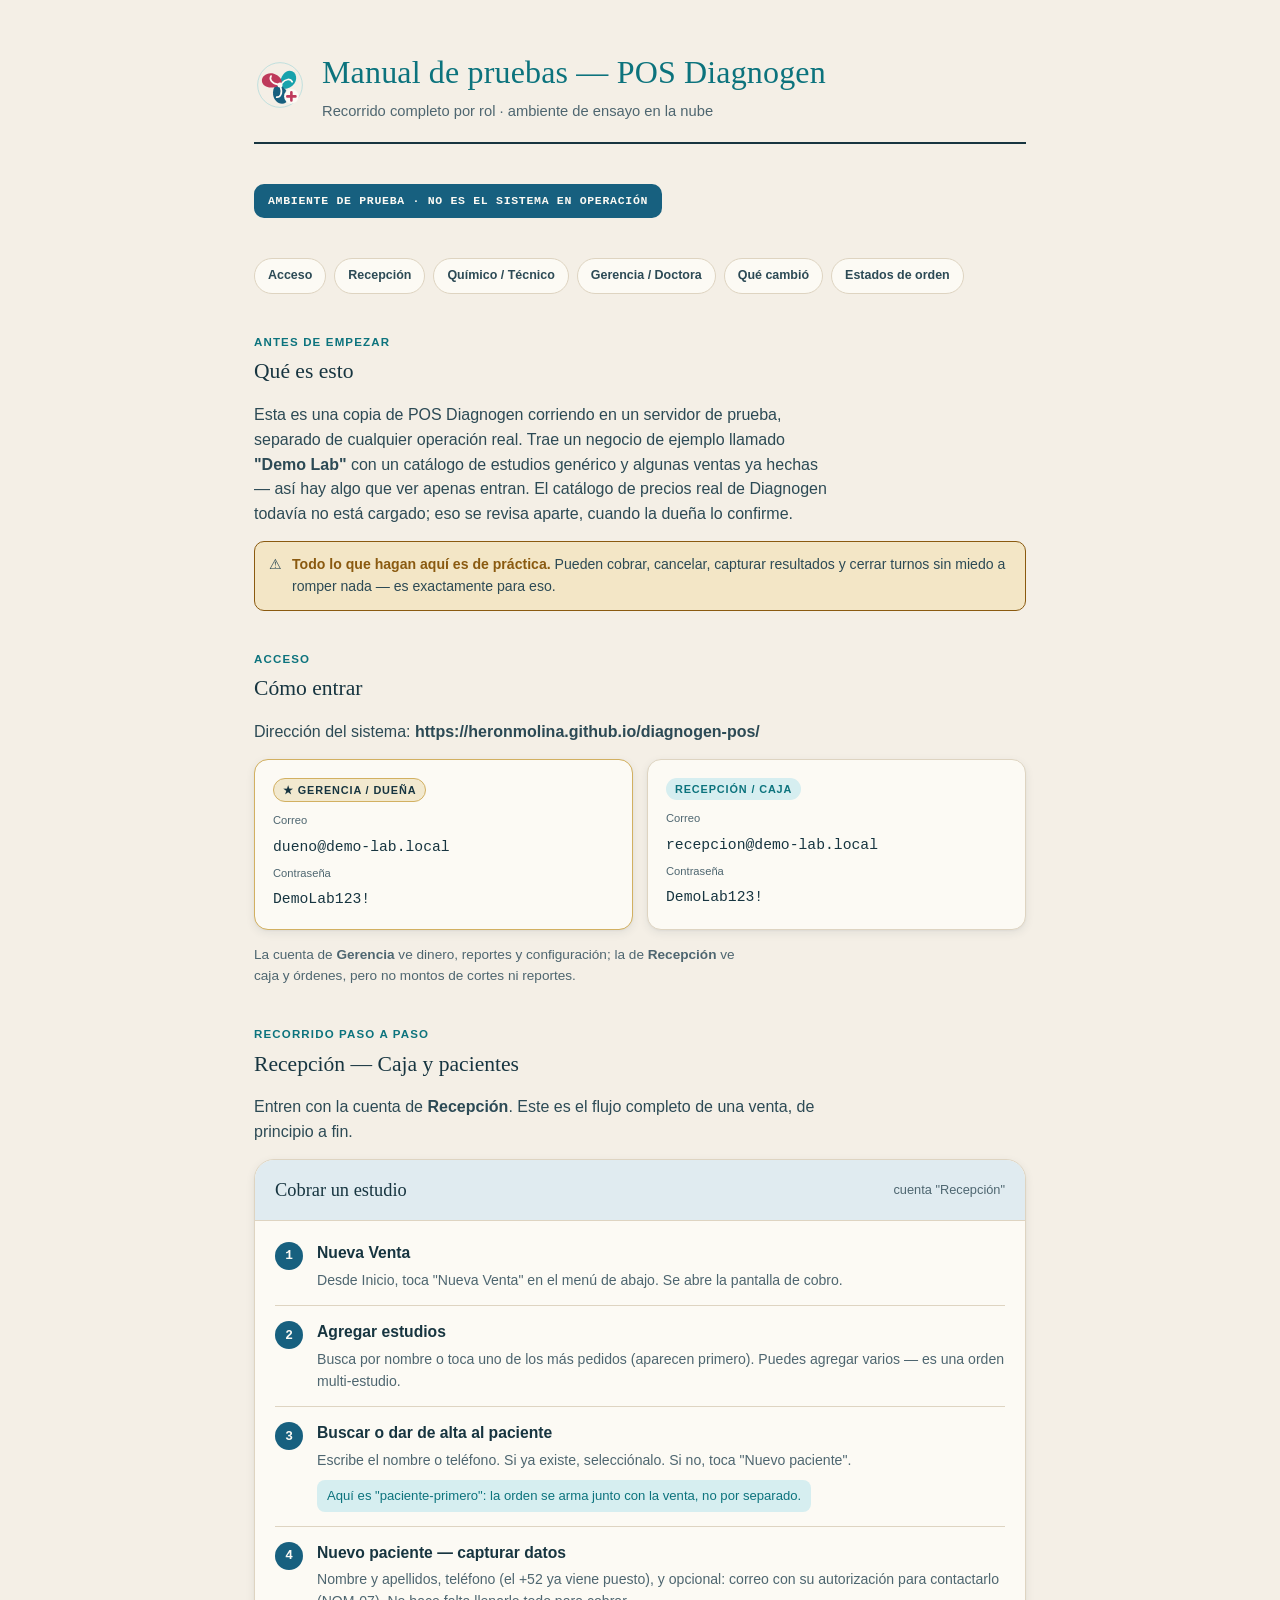
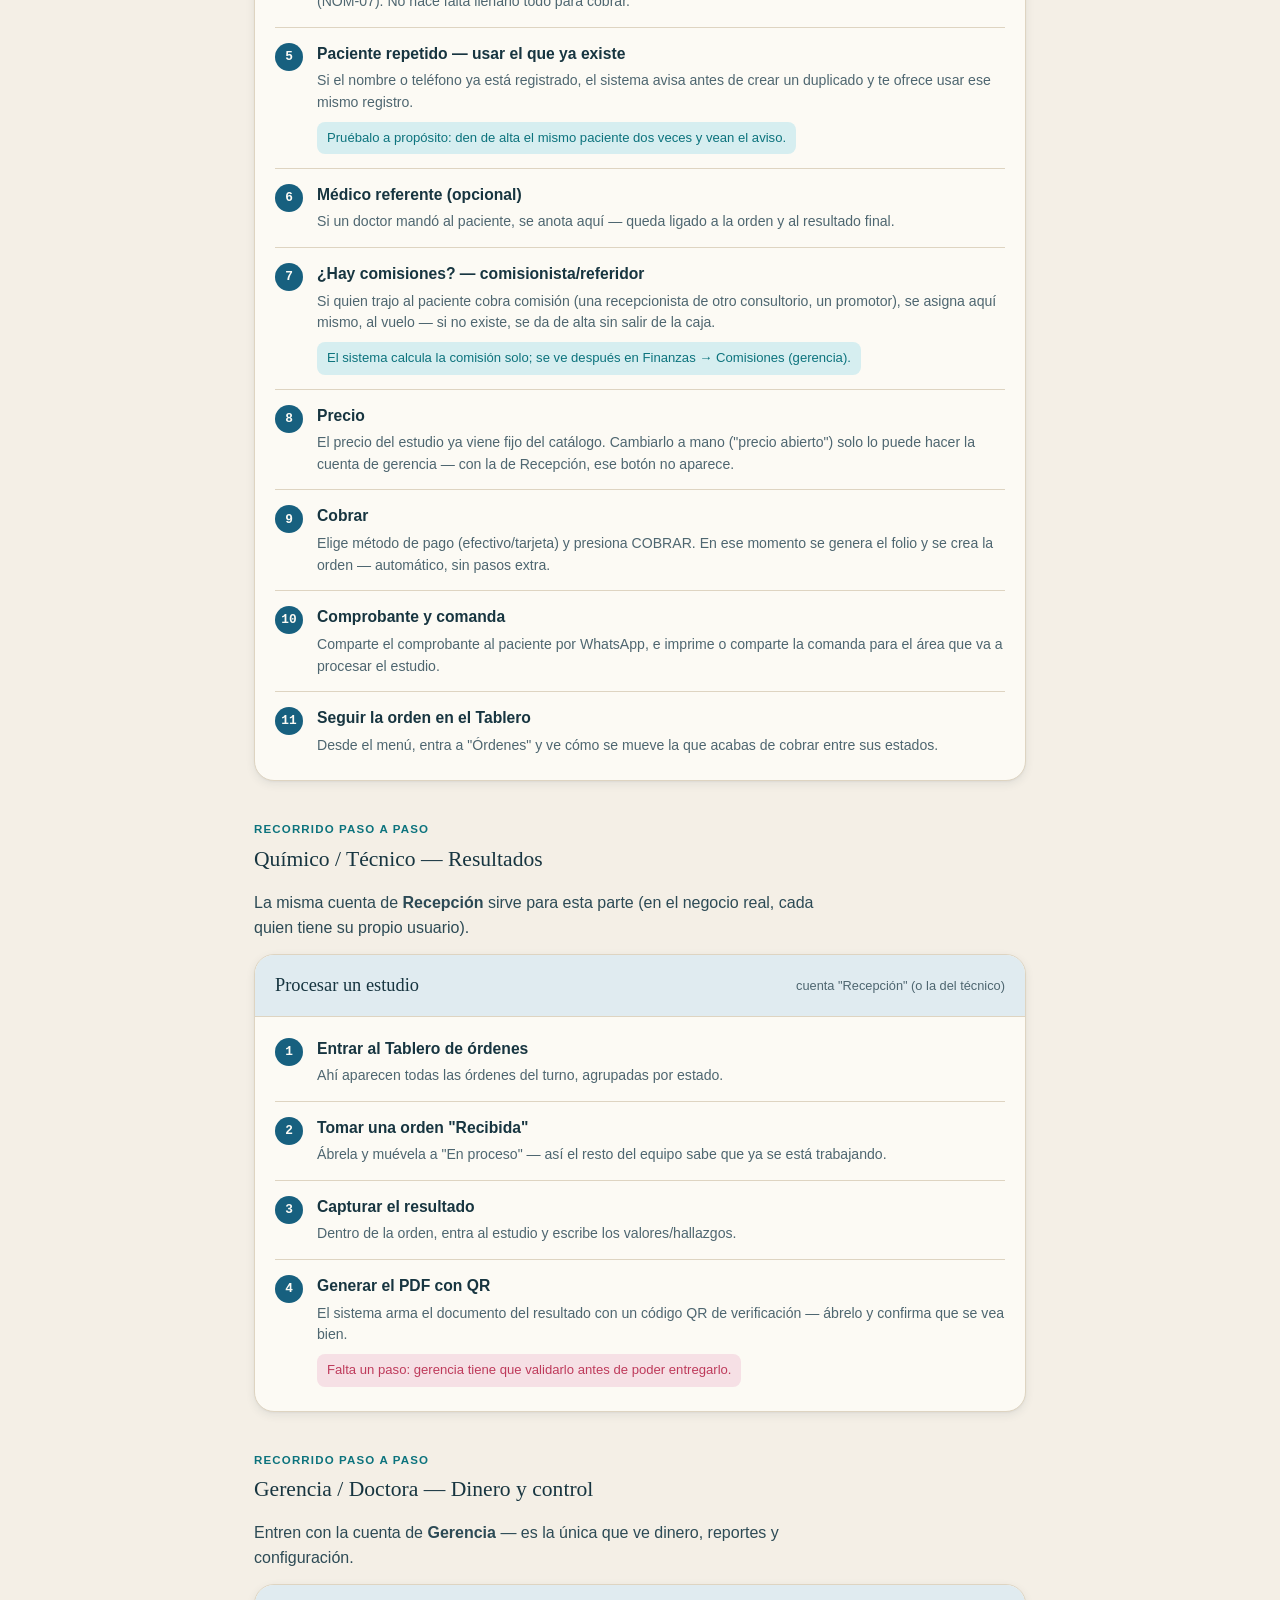
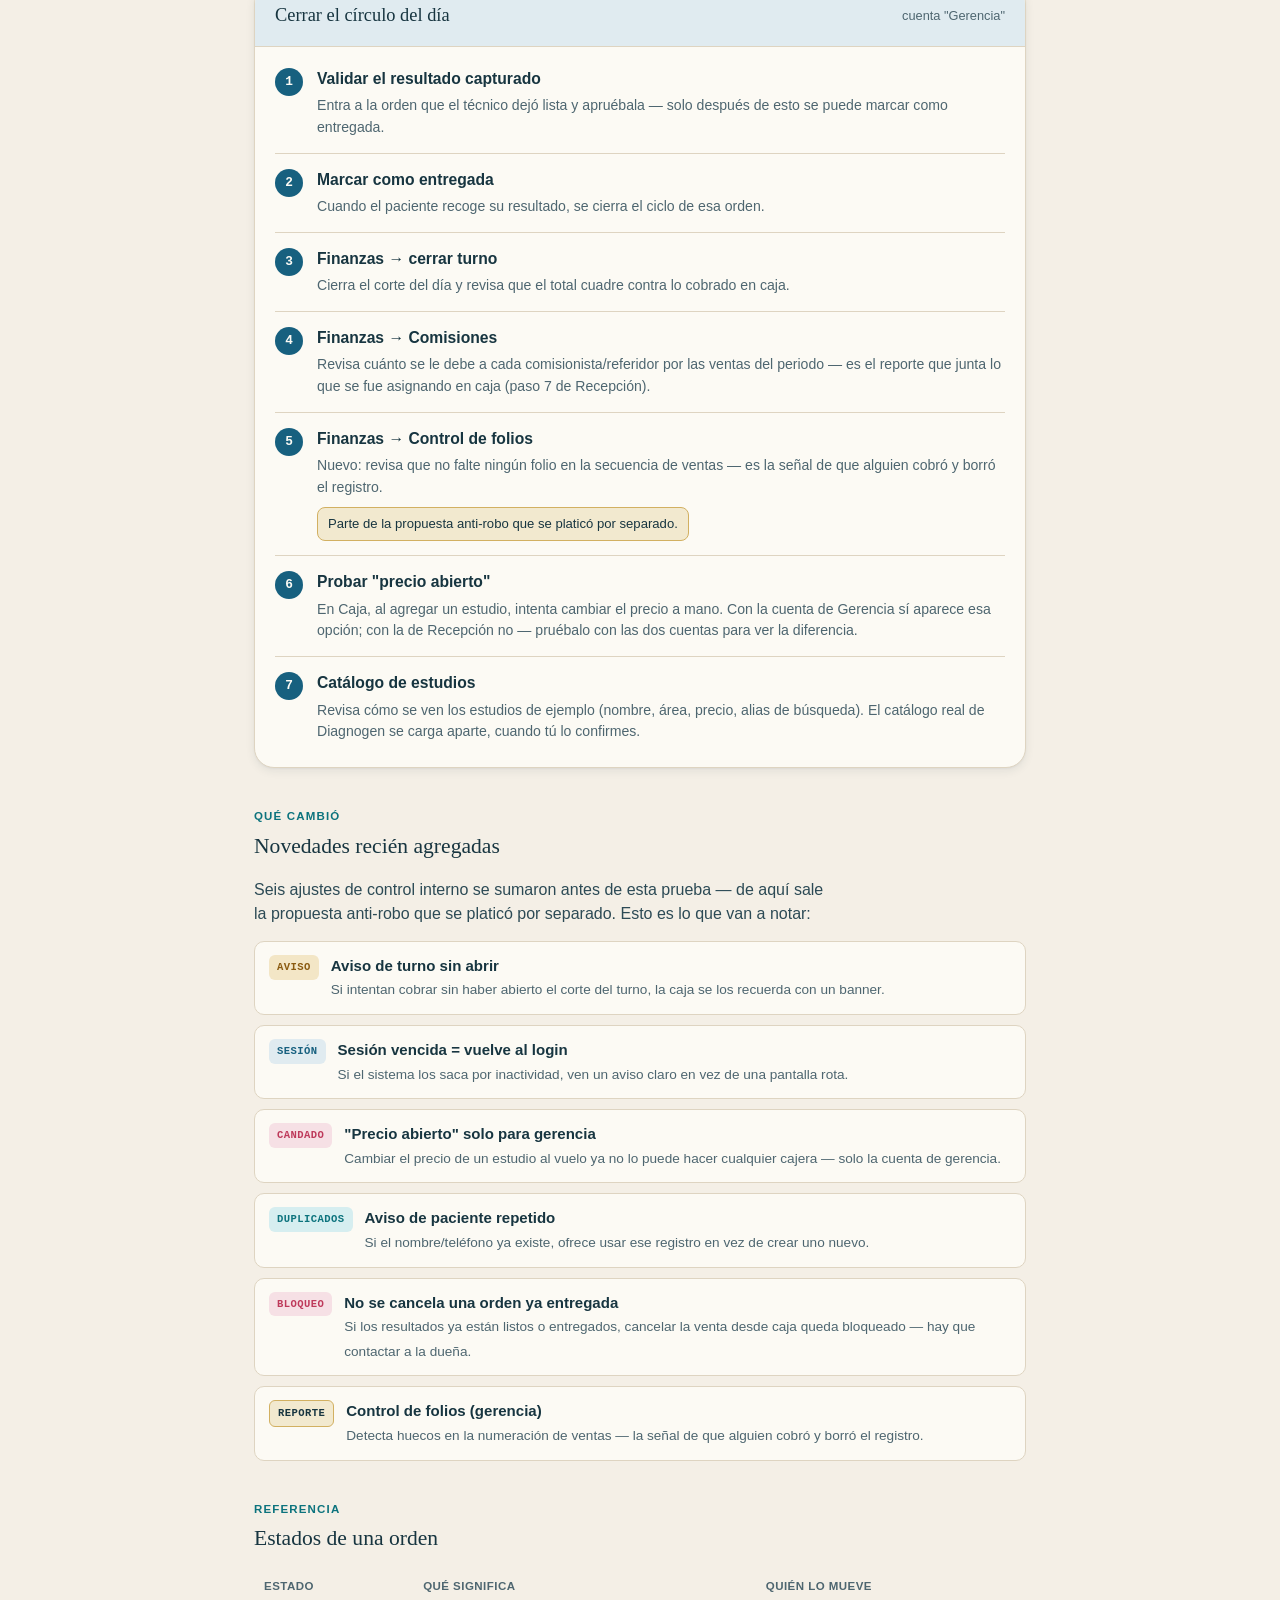
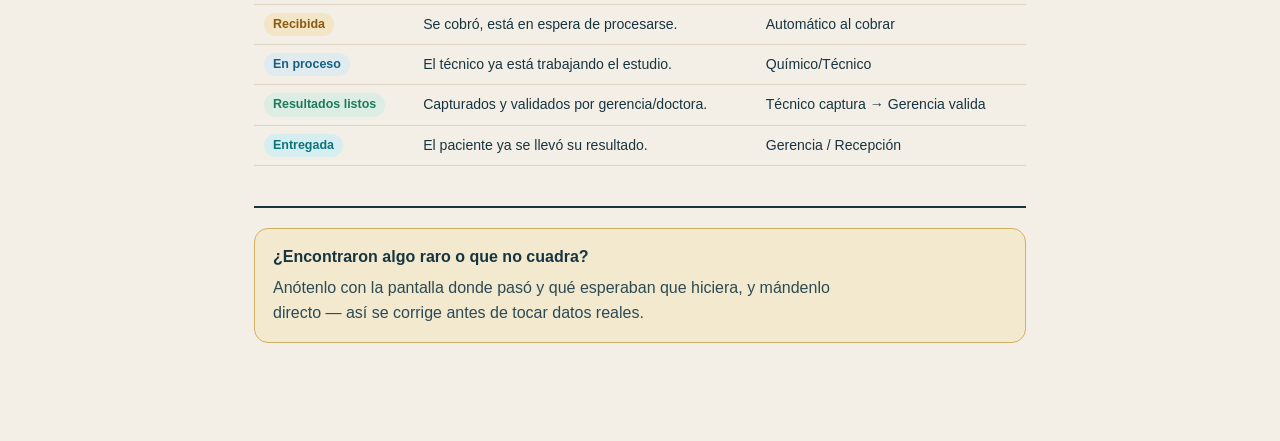
==== manual/index.html @ a6c59443 "Agrega manual de pruebas público (recorrido paso a paso por rol)" ====
<!doctype html>
<html lang="es-MX">
<head>
<meta charset="UTF-8">
<meta name="viewport" content="width=device-width, initial-scale=1.0">
<title>Manual de pruebas — POS Diagnogen</title>
<meta name="robots" content="noindex">
</head>
<body>
<style>
  :root {
    --papel:      #F4EFE6;
    --papel-2:    #EBE3D3;
    --blanco:     #FCFAF4;
    --tinta:      #173540;
    --tinta-2:    #2C4A55;
    --tinta-suave:#4E6670;
    --linea:      #DED4C1;
    --linea-2:    #CBBEA6;

    --teal:       #17A2AC;
    --teal-claro: #D6EEF0;
    --teal-borde: #7FCBD1;
    --teal-texto: #0C737D;

    --petroleo:       #17607F;
    --petroleo-claro: #E0EBF0;

    --oro:        #C9A44C;
    --oro-claro:  #F2E9CF;
    --oro-borde:  #D2B061;

    --verde:      #1F7A5C;
    --verde-claro:#DCEDE4;

    --ambar:      #8A5A10;
    --ambar-claro:#F3E6C6;

    --carmin:       #BE3A5B;
    --carmin-claro: #F6E0E5;

    --display: 'Iowan Old Style', 'Palatino Linotype', Georgia, serif;
    --sans:    -apple-system, BlinkMacSystemFont, 'Segoe UI', Helvetica, Arial, sans-serif;
    --mono:    ui-monospace, 'SFMono-Regular', 'IBM Plex Mono', Menlo, monospace;

    --r-sm: 10px; --r: 14px; --r-lg: 20px;
    --sombra: 0 1px 2px rgba(23,53,64,.04), 0 3px 10px rgba(23,53,64,.08);
    --sombra-alta: 0 2px 6px rgba(23,53,64,.05), 0 12px 30px -8px rgba(23,53,64,.16);
  }

  :root[data-theme="dark"] {
    --papel:      #17242A;
    --papel-2:    #1E2E35;
    --blanco:     #22333B;
    --tinta:      #EDE7DA;
    --tinta-2:    #D6CDBA;
    --tinta-suave:#9FB0B6;
    --linea:      #33454D;
    --linea-2:    #3E525A;
    --teal-claro: #1B4247;
    --petroleo-claro: #1C3341;
    --oro-claro:  #3A331E;
    --verde-claro:#1B3A30;
    --ambar-claro:#3A2E12;
    --carmin-claro: #3D2029;
    --sombra: 0 1px 2px rgba(0,0,0,.25), 0 3px 12px rgba(0,0,0,.35);
    --sombra-alta: 0 2px 8px rgba(0,0,0,.3), 0 16px 34px -10px rgba(0,0,0,.5);
  }

  @media (prefers-color-scheme: dark) {
    :root:not([data-theme="light"]) {
      --papel:      #17242A;
      --papel-2:    #1E2E35;
      --blanco:     #22333B;
      --tinta:      #EDE7DA;
      --tinta-2:    #D6CDBA;
      --tinta-suave:#9FB0B6;
      --linea:      #33454D;
      --linea-2:    #3E525A;
      --teal-claro: #1B4247;
      --petroleo-claro: #1C3341;
      --oro-claro:  #3A331E;
      --verde-claro:#1B3A30;
      --ambar-claro:#3A2E12;
      --carmin-claro: #3D2029;
      --sombra: 0 1px 2px rgba(0,0,0,.25), 0 3px 12px rgba(0,0,0,.35);
      --sombra-alta: 0 2px 8px rgba(0,0,0,.3), 0 16px 34px -10px rgba(0,0,0,.5);
    }
  }

  * { box-sizing: border-box; }
  html { scroll-behavior: smooth; }
  body {
    background: var(--papel);
    color: var(--tinta);
    font-family: var(--sans);
    line-height: 1.55;
  }
  .page {
    max-width: 820px;
    margin: 0 auto;
    padding: 40px 24px 90px;
    display: flex;
    flex-direction: column;
    gap: 40px;
  }

  /* ---- Header ---- */
  .cabecera {
    display: flex;
    align-items: center;
    gap: 16px;
    padding-bottom: 20px;
    border-bottom: 2px solid var(--tinta);
    flex-wrap: wrap;
  }
  .cabecera h1 {
    font-family: var(--display);
    font-weight: 500;
    font-size: clamp(26px, 5vw, 32px);
    letter-spacing: 0.005em;
    margin: 0;
    color: var(--teal-texto);
    text-wrap: balance;
  }
  .cabecera .sub { margin: 2px 0 0; color: var(--tinta-suave); font-size: 0.92rem; }

  .tira-oro {
    align-self: flex-start;
    background: var(--petroleo);
    color: #FCFAF4;
    border-radius: var(--r-sm);
    padding: 8px 14px;
    font-family: var(--mono);
    font-size: 0.72rem;
    font-weight: 600;
    letter-spacing: 0.06em;
    text-transform: uppercase;
  }

  /* ---- Índice ---- */
  .indice {
    display: flex; flex-wrap: wrap; gap: 8px;
  }
  .indice a {
    text-decoration: none;
    font-size: 0.78rem; font-weight: 600;
    color: var(--tinta-2);
    background: var(--blanco);
    border: 1px solid var(--linea);
    border-radius: 100px;
    padding: 7px 13px;
  }
  .indice a:hover { border-color: var(--teal-borde); color: var(--teal-texto); }

  /* ---- Secciones ---- */
  section { display: flex; flex-direction: column; gap: 14px; scroll-margin-top: 20px; }
  h2 {
    font-family: var(--display);
    font-weight: 500;
    font-size: 1.35rem;
    color: var(--tinta);
    margin: 0;
    text-wrap: balance;
  }
  h2 .eyebrow {
    display: block;
    font-family: var(--sans);
    font-size: 0.72rem;
    font-weight: 700;
    letter-spacing: 0.1em;
    text-transform: uppercase;
    color: var(--teal-texto);
    margin-bottom: 4px;
  }
  p { margin: 0; color: var(--tinta-2); max-width: 65ch; }
  a { color: var(--teal-texto); }

  /* ---- Tarjeta de acceso ---- */
  .accesos {
    display: grid;
    grid-template-columns: repeat(auto-fit, minmax(220px, 1fr));
    gap: 14px;
  }
  .cred {
    background: var(--blanco);
    border: 1px solid var(--linea);
    border-radius: var(--r);
    box-shadow: var(--sombra);
    padding: 18px;
    display: flex;
    flex-direction: column;
    gap: 10px;
  }
  .cred.gerencia { border: 1.5px solid var(--oro-borde); background: linear-gradient(var(--blanco), var(--blanco)) padding-box, var(--oro-claro); }
  .cred .rol {
    font-size: 0.68rem; font-weight: 700; letter-spacing: 0.08em; text-transform: uppercase;
    color: var(--teal-texto); display: inline-flex; align-items: center; gap: 6px; width: fit-content;
    background: var(--teal-claro); padding: 3px 9px; border-radius: 100px;
  }
  .cred.gerencia .rol { color: var(--tinta); background: var(--oro-claro); border: 1px solid var(--oro-borde); }
  .cred dl { margin: 0; display: flex; flex-direction: column; gap: 6px; }
  .cred dt { font-size: 0.7rem; color: var(--tinta-suave); }
  .cred dd { margin: 0; font-family: var(--mono); font-size: 0.92rem; font-variant-numeric: tabular-nums; word-break: break-all; }

  .aviso {
    display: flex; gap: 10px; align-items: flex-start;
    background: var(--ambar-claro); border: 1px solid var(--ambar); border-radius: var(--r-sm);
    padding: 12px 14px; font-size: 0.88rem; color: var(--tinta-2);
  }
  .aviso strong { color: var(--ambar); }

  /* ---- Bloques por rol ---- */
  .rol-bloque {
    background: var(--blanco);
    border: 1px solid var(--linea);
    border-radius: var(--r-lg);
    box-shadow: var(--sombra);
    overflow: hidden;
  }
  .rol-cabecera {
    display: flex; align-items: center; justify-content: space-between; gap: 10px;
    padding: 16px 20px;
    background: var(--petroleo-claro);
    border-bottom: 1px solid var(--linea);
  }
  .rol-cabecera h3 { margin: 0; font-family: var(--display); font-weight: 500; font-size: 1.15rem; }
  .rol-cabecera .quien { font-size: 0.8rem; color: var(--tinta-suave); }

  .pasos { list-style: none; margin: 0; padding: 6px 20px 20px; display: flex; flex-direction: column; }
  .pasos li {
    display: grid; grid-template-columns: 28px 1fr; gap: 14px;
    padding: 14px 0; border-bottom: 1px solid var(--linea);
    position: relative;
  }
  .pasos li:last-child { border-bottom: none; padding-bottom: 4px; }
  .pasos .n {
    width: 28px; height: 28px; border-radius: 50%;
    background: var(--petroleo); color: #FCFAF4;
    font-family: var(--mono); font-size: 0.8rem; font-weight: 700;
    display: flex; align-items: center; justify-content: center;
    margin-top: 1px;
  }
  .pasos .txt { display: flex; flex-direction: column; gap: 4px; }
  .pasos .txt strong { color: var(--tinta); font-size: 0.98rem; }
  .pasos .txt span { color: var(--tinta-suave); font-size: 0.88rem; }
  .pasos .txt .nota {
    margin-top: 4px; font-size: 0.82rem; color: var(--teal-texto);
    background: var(--teal-claro); border-radius: 8px; padding: 6px 10px; width: fit-content;
  }
  .pasos .txt .nota.oro { color: var(--tinta); background: var(--oro-claro); border: 1px solid var(--oro-borde); }
  .pasos .txt .nota.carmin { color: var(--carmin); background: var(--carmin-claro); }

  /* ---- Novedades (chips de estado) ---- */
  .novedades { display: flex; flex-direction: column; gap: 10px; }
  .novedad {
    display: grid; grid-template-columns: auto 1fr; gap: 12px; align-items: start;
    background: var(--blanco); border: 1px solid var(--linea); border-radius: var(--r-sm);
    padding: 12px 14px;
  }
  .chip {
    font-family: var(--mono); font-size: 0.66rem; font-weight: 700; letter-spacing: 0.04em;
    padding: 4px 8px; border-radius: 6px; white-space: nowrap; margin-top: 1px;
  }
  .chip.aviso-c { background: var(--ambar-claro); color: var(--ambar); }
  .chip.candado { background: var(--carmin-claro); color: var(--carmin); }
  .chip.dedup   { background: var(--teal-claro); color: var(--teal-texto); }
  .chip.sesion  { background: var(--petroleo-claro); color: var(--petroleo); }
  .chip.bloqueo { background: var(--carmin-claro); color: var(--carmin); }
  .chip.reporte { background: var(--oro-claro); color: var(--tinta); border: 1px solid var(--oro-borde); }
  .novedad .desc strong { display: block; font-size: 0.94rem; color: var(--tinta); }
  .novedad .desc span { font-size: 0.85rem; color: var(--tinta-suave); }

  /* ---- Cierre ---- */
  .cierre {
    border-top: 2px solid var(--tinta);
    padding-top: 20px;
    display: flex; flex-direction: column; gap: 8px;
  }
  .cierre .marco {
    border: 1.5px solid var(--oro-borde);
    background: var(--oro-claro);
    border-radius: var(--r);
    padding: 16px 18px;
  }
  .cierre .marco strong { color: var(--tinta); }

  table.tabla-estados {
    width: 100%; border-collapse: collapse; font-size: 0.88rem;
  }
  table.tabla-estados th, table.tabla-estados td {
    text-align: left; padding: 8px 10px; border-bottom: 1px solid var(--linea);
  }
  table.tabla-estados th { color: var(--tinta-suave); font-weight: 600; font-size: 0.72rem; text-transform: uppercase; letter-spacing: 0.04em; }
  .pill { display: inline-block; padding: 2px 9px; border-radius: 100px; font-size: 0.78rem; font-weight: 600; }
  .pill.recibida { background: var(--ambar-claro); color: var(--ambar); }
  .pill.proceso { background: var(--petroleo-claro); color: var(--petroleo); }
  .pill.lista { background: var(--verde-claro); color: var(--verde); }
  .pill.entregada { background: var(--teal-claro); color: var(--teal-texto); }

  .tabla-wrap { overflow-x: auto; }

  @media (max-width: 520px) {
    .rol-cabecera { flex-direction: column; align-items: flex-start; gap: 4px; }
  }
</style>

<div class="page">

  <div class="cabecera">
    <svg width="52" height="52" viewBox="0 0 64 64" xmlns="http://www.w3.org/2000/svg" role="img" aria-label="Diagnogen">
      <circle cx="32" cy="32" r="27.5" fill="none" stroke="var(--teal-borde)" stroke-width="1" opacity="0.55"/>
      <g transform="rotate(0 32 32)">
        <path d="M32 32 C 32 20, 40 12, 47 15 C 54 18, 54 30, 44 35 C 38 38, 33 37, 32 32 Z" fill="var(--teal)"/>
        <path d="M34 30 C 39 24, 45 24, 47 28" fill="none" stroke="var(--blanco)" stroke-width="2.1" stroke-linecap="round"/>
      </g>
      <g transform="rotate(120 32 32)">
        <path d="M32 32 C 32 20, 40 12, 47 15 C 54 18, 54 30, 44 35 C 38 38, 33 37, 32 32 Z" fill="var(--petroleo)"/>
        <path d="M34 30 C 39 24, 45 24, 47 28" fill="none" stroke="var(--blanco)" stroke-width="2.1" stroke-linecap="round"/>
      </g>
      <g transform="rotate(240 32 32)">
        <path d="M32 32 C 32 20, 40 12, 47 15 C 54 18, 54 30, 44 35 C 38 38, 33 37, 32 32 Z" fill="var(--carmin)"/>
        <path d="M34 30 C 39 24, 45 24, 47 28" fill="none" stroke="var(--blanco)" stroke-width="2.1" stroke-linecap="round"/>
      </g>
      <circle cx="32" cy="32" r="3.1" fill="var(--blanco)"/>
      <g transform="translate(46 46)">
        <circle r="9" fill="var(--blanco)"/>
        <path d="M0 -5 V5 M-5 0 H5" stroke="var(--carmin)" stroke-width="3.2" stroke-linecap="round"/>
      </g>
    </svg>
    <div>
      <h1>Manual de pruebas — POS Diagnogen</h1>
      <p class="sub">Recorrido completo por rol · ambiente de ensayo en la nube</p>
    </div>
  </div>

  <span class="tira-oro">Ambiente de prueba · no es el sistema en operación</span>

  <nav class="indice">
    <a href="#acceso">Acceso</a>
    <a href="#recepcion">Recepción</a>
    <a href="#tecnico">Químico / Técnico</a>
    <a href="#gerencia">Gerencia / Doctora</a>
    <a href="#novedades">Qué cambió</a>
    <a href="#estados">Estados de orden</a>
  </nav>

  <section>
    <h2><span class="eyebrow">Antes de empezar</span>Qué es esto</h2>
    <p>
      Esta es una copia de POS Diagnogen corriendo en un servidor de prueba, separado de
      cualquier operación real. Trae un negocio de ejemplo llamado <strong>"Demo Lab"</strong>
      con un catálogo de estudios genérico y algunas ventas ya hechas — así hay algo que ver
      apenas entran. El catálogo de precios real de Diagnogen todavía no está cargado; eso se
      revisa aparte, cuando la dueña lo confirme.
    </p>
    <div class="aviso">
      <span>⚠</span>
      <span><strong>Todo lo que hagan aquí es de práctica.</strong> Pueden cobrar, cancelar,
      capturar resultados y cerrar turnos sin miedo a romper nada — es exactamente para eso.</span>
    </div>
  </section>

  <section id="acceso">
    <h2><span class="eyebrow">Acceso</span>Cómo entrar</h2>
    <p>Dirección del sistema: <strong>https://heronmolina.github.io/diagnogen-pos/</strong></p>
    <div class="accesos">
      <div class="cred gerencia">
        <span class="rol">★ Gerencia / Dueña</span>
        <dl>
          <dt>Correo</dt><dd>dueno@demo-lab.local</dd>
          <dt>Contraseña</dt><dd>DemoLab123!</dd>
        </dl>
      </div>
      <div class="cred">
        <span class="rol">Recepción / Caja</span>
        <dl>
          <dt>Correo</dt><dd>recepcion@demo-lab.local</dd>
          <dt>Contraseña</dt><dd>DemoLab123!</dd>
        </dl>
      </div>
    </div>
    <p style="font-size:0.85rem; color:var(--tinta-suave);">
      La cuenta de <strong>Gerencia</strong> ve dinero, reportes y configuración; la de
      <strong>Recepción</strong> ve caja y órdenes, pero no montos de cortes ni reportes.
    </p>
  </section>

  <section id="recepcion">
    <h2><span class="eyebrow">Recorrido paso a paso</span>Recepción — Caja y pacientes</h2>
    <p>Entren con la cuenta de <strong>Recepción</strong>. Este es el flujo completo de una venta, de principio a fin.</p>
    <div class="rol-bloque">
      <div class="rol-cabecera">
        <h3>Cobrar un estudio</h3>
        <span class="quien">cuenta "Recepción"</span>
      </div>
      <ol class="pasos">
        <li>
          <span class="n">1</span>
          <span class="txt">
            <strong>Nueva Venta</strong>
            <span>Desde Inicio, toca "Nueva Venta" en el menú de abajo. Se abre la pantalla de cobro.</span>
          </span>
        </li>
        <li>
          <span class="n">2</span>
          <span class="txt">
            <strong>Agregar estudios</strong>
            <span>Busca por nombre o toca uno de los más pedidos (aparecen primero). Puedes agregar varios — es una orden multi-estudio.</span>
          </span>
        </li>
        <li>
          <span class="n">3</span>
          <span class="txt">
            <strong>Buscar o dar de alta al paciente</strong>
            <span>Escribe el nombre o teléfono. Si ya existe, selecciónalo. Si no, toca "Nuevo paciente".</span>
            <span class="nota">Aquí es "paciente-primero": la orden se arma junto con la venta, no por separado.</span>
          </span>
        </li>
        <li>
          <span class="n">4</span>
          <span class="txt">
            <strong>Nuevo paciente — capturar datos</strong>
            <span>Nombre y apellidos, teléfono (el +52 ya viene puesto), y opcional: correo con su autorización para contactarlo (NOM-07). No hace falta llenarlo todo para cobrar.</span>
          </span>
        </li>
        <li>
          <span class="n">5</span>
          <span class="txt">
            <strong>Paciente repetido — usar el que ya existe</strong>
            <span>Si el nombre o teléfono ya está registrado, el sistema avisa antes de crear un duplicado y te ofrece usar ese mismo registro.</span>
            <span class="nota">Pruébalo a propósito: den de alta el mismo paciente dos veces y vean el aviso.</span>
          </span>
        </li>
        <li>
          <span class="n">6</span>
          <span class="txt">
            <strong>Médico referente (opcional)</strong>
            <span>Si un doctor mandó al paciente, se anota aquí — queda ligado a la orden y al resultado final.</span>
          </span>
        </li>
        <li>
          <span class="n">7</span>
          <span class="txt">
            <strong>¿Hay comisiones? — comisionista/referidor</strong>
            <span>Si quien trajo al paciente cobra comisión (una recepcionista de otro consultorio, un promotor), se asigna aquí mismo, al vuelo — si no existe, se da de alta sin salir de la caja.</span>
            <span class="nota">El sistema calcula la comisión solo; se ve después en Finanzas → Comisiones (gerencia).</span>
          </span>
        </li>
        <li>
          <span class="n">8</span>
          <span class="txt">
            <strong>Precio</strong>
            <span>El precio del estudio ya viene fijo del catálogo. Cambiarlo a mano ("precio abierto") solo lo puede hacer la cuenta de gerencia — con la de Recepción, ese botón no aparece.</span>
          </span>
        </li>
        <li>
          <span class="n">9</span>
          <span class="txt">
            <strong>Cobrar</strong>
            <span>Elige método de pago (efectivo/tarjeta) y presiona COBRAR. En ese momento se genera el folio y se crea la orden — automático, sin pasos extra.</span>
          </span>
        </li>
        <li>
          <span class="n">10</span>
          <span class="txt">
            <strong>Comprobante y comanda</strong>
            <span>Comparte el comprobante al paciente por WhatsApp, e imprime o comparte la comanda para el área que va a procesar el estudio.</span>
          </span>
        </li>
        <li>
          <span class="n">11</span>
          <span class="txt">
            <strong>Seguir la orden en el Tablero</strong>
            <span>Desde el menú, entra a "Órdenes" y ve cómo se mueve la que acabas de cobrar entre sus estados.</span>
          </span>
        </li>
      </ol>
    </div>
  </section>

  <section id="tecnico">
    <h2><span class="eyebrow">Recorrido paso a paso</span>Químico / Técnico — Resultados</h2>
    <p>La misma cuenta de <strong>Recepción</strong> sirve para esta parte (en el negocio real, cada quien tiene su propio usuario).</p>
    <div class="rol-bloque">
      <div class="rol-cabecera">
        <h3>Procesar un estudio</h3>
        <span class="quien">cuenta "Recepción" (o la del técnico)</span>
      </div>
      <ol class="pasos">
        <li>
          <span class="n">1</span>
          <span class="txt">
            <strong>Entrar al Tablero de órdenes</strong>
            <span>Ahí aparecen todas las órdenes del turno, agrupadas por estado.</span>
          </span>
        </li>
        <li>
          <span class="n">2</span>
          <span class="txt">
            <strong>Tomar una orden "Recibida"</strong>
            <span>Ábrela y muévela a "En proceso" — así el resto del equipo sabe que ya se está trabajando.</span>
          </span>
        </li>
        <li>
          <span class="n">3</span>
          <span class="txt">
            <strong>Capturar el resultado</strong>
            <span>Dentro de la orden, entra al estudio y escribe los valores/hallazgos.</span>
          </span>
        </li>
        <li>
          <span class="n">4</span>
          <span class="txt">
            <strong>Generar el PDF con QR</strong>
            <span>El sistema arma el documento del resultado con un código QR de verificación — ábrelo y confirma que se vea bien.</span>
            <span class="nota carmin">Falta un paso: gerencia tiene que validarlo antes de poder entregarlo.</span>
          </span>
        </li>
      </ol>
    </div>
  </section>

  <section id="gerencia">
    <h2><span class="eyebrow">Recorrido paso a paso</span>Gerencia / Doctora — Dinero y control</h2>
    <p>Entren con la cuenta de <strong>Gerencia</strong> — es la única que ve dinero, reportes y configuración.</p>
    <div class="rol-bloque">
      <div class="rol-cabecera">
        <h3>Cerrar el círculo del día</h3>
        <span class="quien">cuenta "Gerencia"</span>
      </div>
      <ol class="pasos">
        <li>
          <span class="n">1</span>
          <span class="txt">
            <strong>Validar el resultado capturado</strong>
            <span>Entra a la orden que el técnico dejó lista y apruébala — solo después de esto se puede marcar como entregada.</span>
          </span>
        </li>
        <li>
          <span class="n">2</span>
          <span class="txt">
            <strong>Marcar como entregada</strong>
            <span>Cuando el paciente recoge su resultado, se cierra el ciclo de esa orden.</span>
          </span>
        </li>
        <li>
          <span class="n">3</span>
          <span class="txt">
            <strong>Finanzas → cerrar turno</strong>
            <span>Cierra el corte del día y revisa que el total cuadre contra lo cobrado en caja.</span>
          </span>
        </li>
        <li>
          <span class="n">4</span>
          <span class="txt">
            <strong>Finanzas → Comisiones</strong>
            <span>Revisa cuánto se le debe a cada comisionista/referidor por las ventas del periodo — es el reporte que junta lo que se fue asignando en caja (paso 7 de Recepción).</span>
          </span>
        </li>
        <li>
          <span class="n">5</span>
          <span class="txt">
            <strong>Finanzas → Control de folios</strong>
            <span>Nuevo: revisa que no falte ningún folio en la secuencia de ventas — es la señal de que alguien cobró y borró el registro.</span>
            <span class="nota oro">Parte de la propuesta anti-robo que se platicó por separado.</span>
          </span>
        </li>
        <li>
          <span class="n">6</span>
          <span class="txt">
            <strong>Probar "precio abierto"</strong>
            <span>En Caja, al agregar un estudio, intenta cambiar el precio a mano. Con la cuenta de Gerencia sí aparece esa opción; con la de Recepción no — pruébalo con las dos cuentas para ver la diferencia.</span>
          </span>
        </li>
        <li>
          <span class="n">7</span>
          <span class="txt">
            <strong>Catálogo de estudios</strong>
            <span>Revisa cómo se ven los estudios de ejemplo (nombre, área, precio, alias de búsqueda). El catálogo real de Diagnogen se carga aparte, cuando tú lo confirmes.</span>
          </span>
        </li>
      </ol>
    </div>
  </section>

  <section id="novedades">
    <h2><span class="eyebrow">Qué cambió</span>Novedades recién agregadas</h2>
    <p>Seis ajustes de control interno se sumaron antes de esta prueba — de aquí sale la propuesta anti-robo que se platicó por separado. Esto es lo que van a notar:</p>
    <div class="novedades">
      <div class="novedad">
        <span class="chip aviso-c">AVISO</span>
        <div class="desc"><strong>Aviso de turno sin abrir</strong><span>Si intentan cobrar sin haber abierto el corte del turno, la caja se los recuerda con un banner.</span></div>
      </div>
      <div class="novedad">
        <span class="chip sesion">SESIÓN</span>
        <div class="desc"><strong>Sesión vencida = vuelve al login</strong><span>Si el sistema los saca por inactividad, ven un aviso claro en vez de una pantalla rota.</span></div>
      </div>
      <div class="novedad">
        <span class="chip candado">CANDADO</span>
        <div class="desc"><strong>"Precio abierto" solo para gerencia</strong><span>Cambiar el precio de un estudio al vuelo ya no lo puede hacer cualquier cajera — solo la cuenta de gerencia.</span></div>
      </div>
      <div class="novedad">
        <span class="chip dedup">DUPLICADOS</span>
        <div class="desc"><strong>Aviso de paciente repetido</strong><span>Si el nombre/teléfono ya existe, ofrece usar ese registro en vez de crear uno nuevo.</span></div>
      </div>
      <div class="novedad">
        <span class="chip bloqueo">BLOQUEO</span>
        <div class="desc"><strong>No se cancela una orden ya entregada</strong><span>Si los resultados ya están listos o entregados, cancelar la venta desde caja queda bloqueado — hay que contactar a la dueña.</span></div>
      </div>
      <div class="novedad">
        <span class="chip reporte">REPORTE</span>
        <div class="desc"><strong>Control de folios (gerencia)</strong><span>Detecta huecos en la numeración de ventas — la señal de que alguien cobró y borró el registro.</span></div>
      </div>
    </div>
  </section>

  <section id="estados">
    <h2><span class="eyebrow">Referencia</span>Estados de una orden</h2>
    <div class="tabla-wrap">
      <table class="tabla-estados">
        <thead><tr><th>Estado</th><th>Qué significa</th><th>Quién lo mueve</th></tr></thead>
        <tbody>
          <tr><td><span class="pill recibida">Recibida</span></td><td>Se cobró, está en espera de procesarse.</td><td>Automático al cobrar</td></tr>
          <tr><td><span class="pill proceso">En proceso</span></td><td>El técnico ya está trabajando el estudio.</td><td>Químico/Técnico</td></tr>
          <tr><td><span class="pill lista">Resultados listos</span></td><td>Capturados y validados por gerencia/doctora.</td><td>Técnico captura → Gerencia valida</td></tr>
          <tr><td><span class="pill entregada">Entregada</span></td><td>El paciente ya se llevó su resultado.</td><td>Gerencia / Recepción</td></tr>
        </tbody>
      </table>
    </div>
  </section>

  <div class="cierre">
    <div class="marco">
      <strong>¿Encontraron algo raro o que no cuadra?</strong>
      <p style="margin-top:6px;">Anótenlo con la pantalla donde pasó y qué esperaban que hiciera, y mándenlo directo — así se corrige antes de tocar datos reales.</p>
    </div>
  </div>

</div>
</body>
</html>
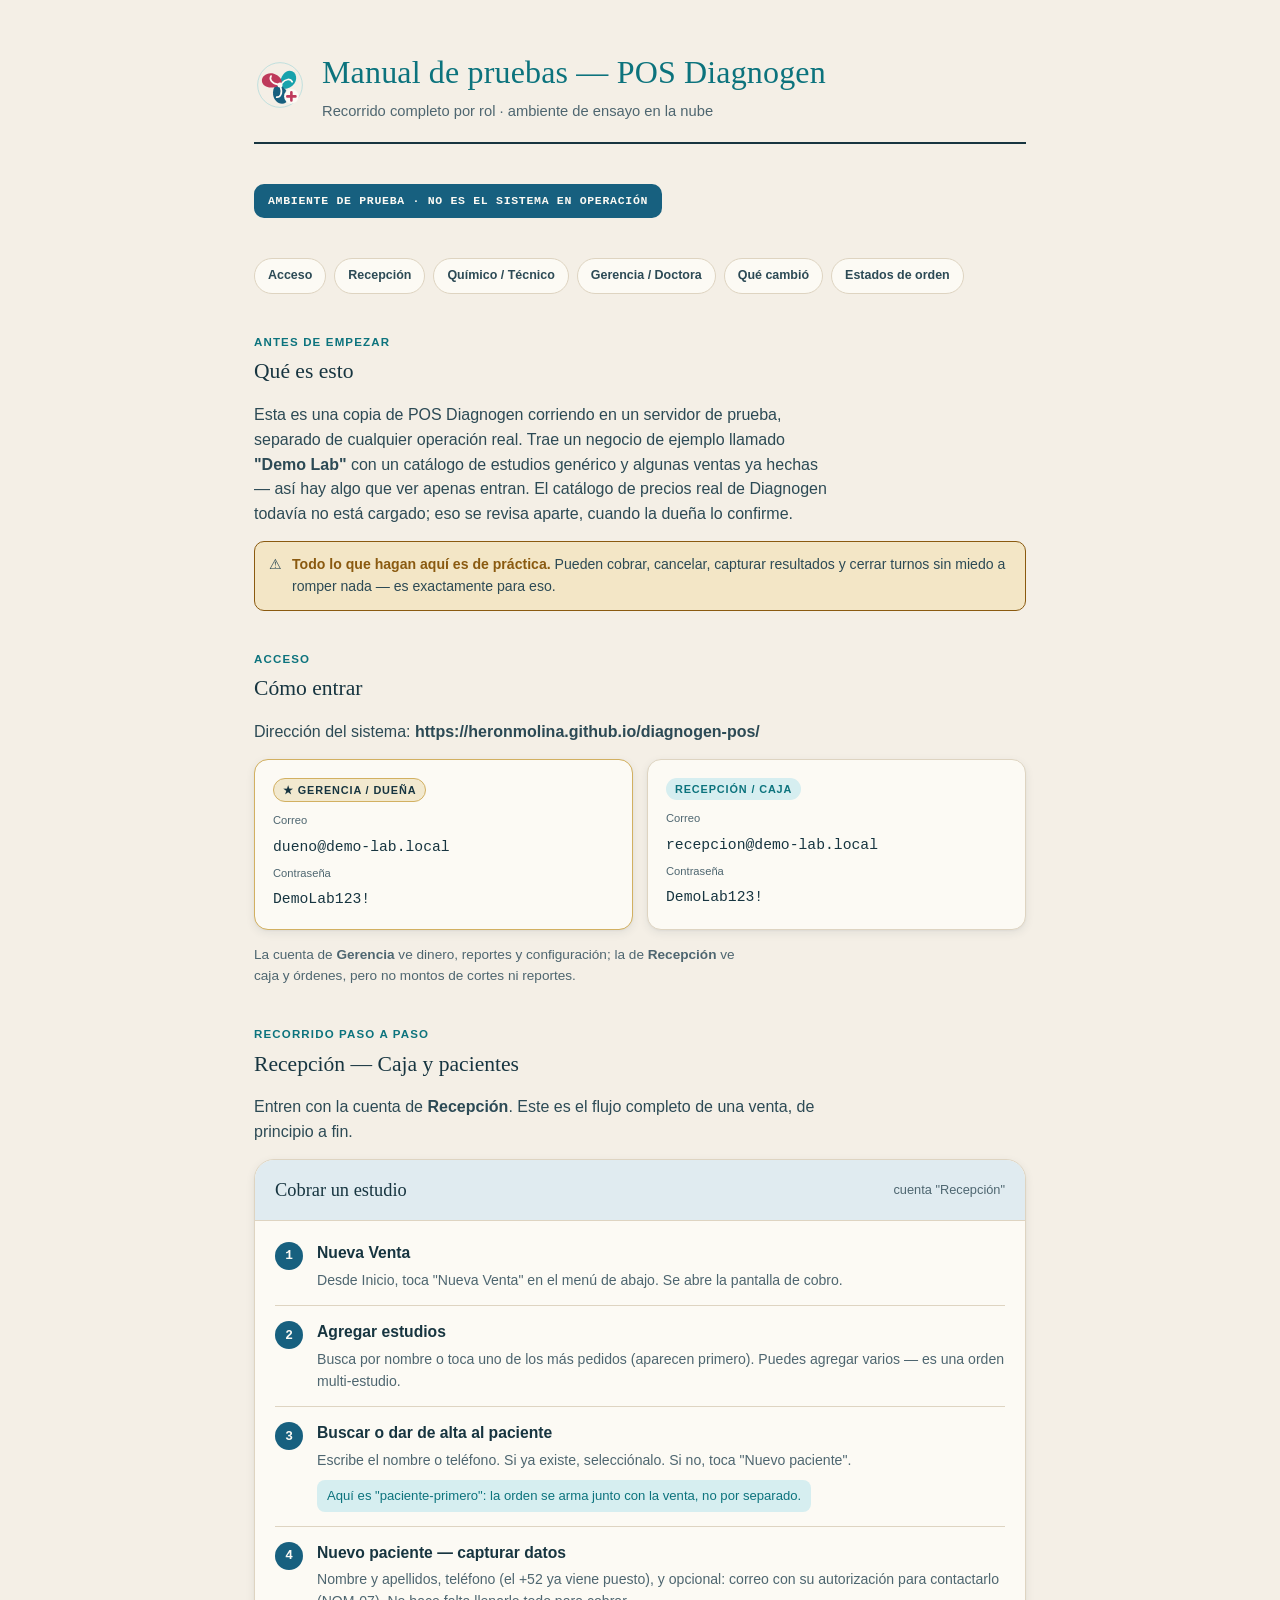
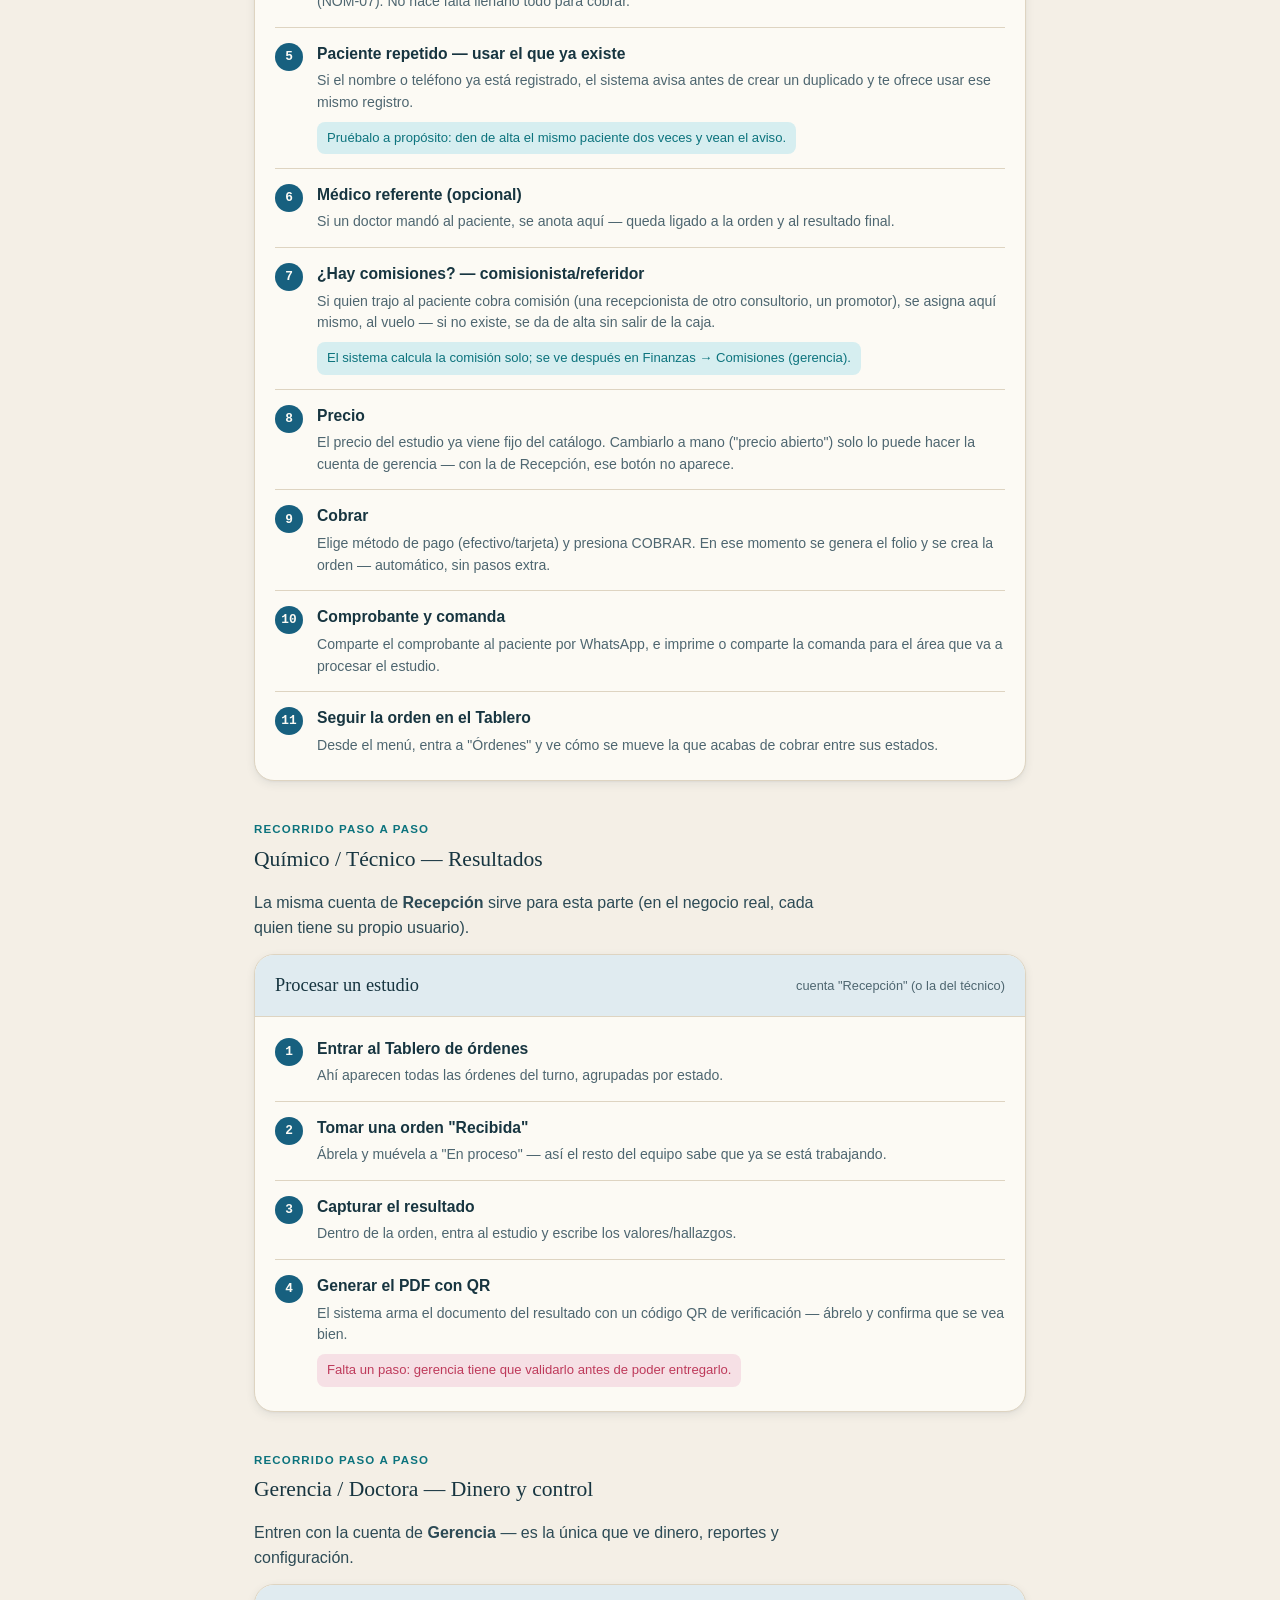
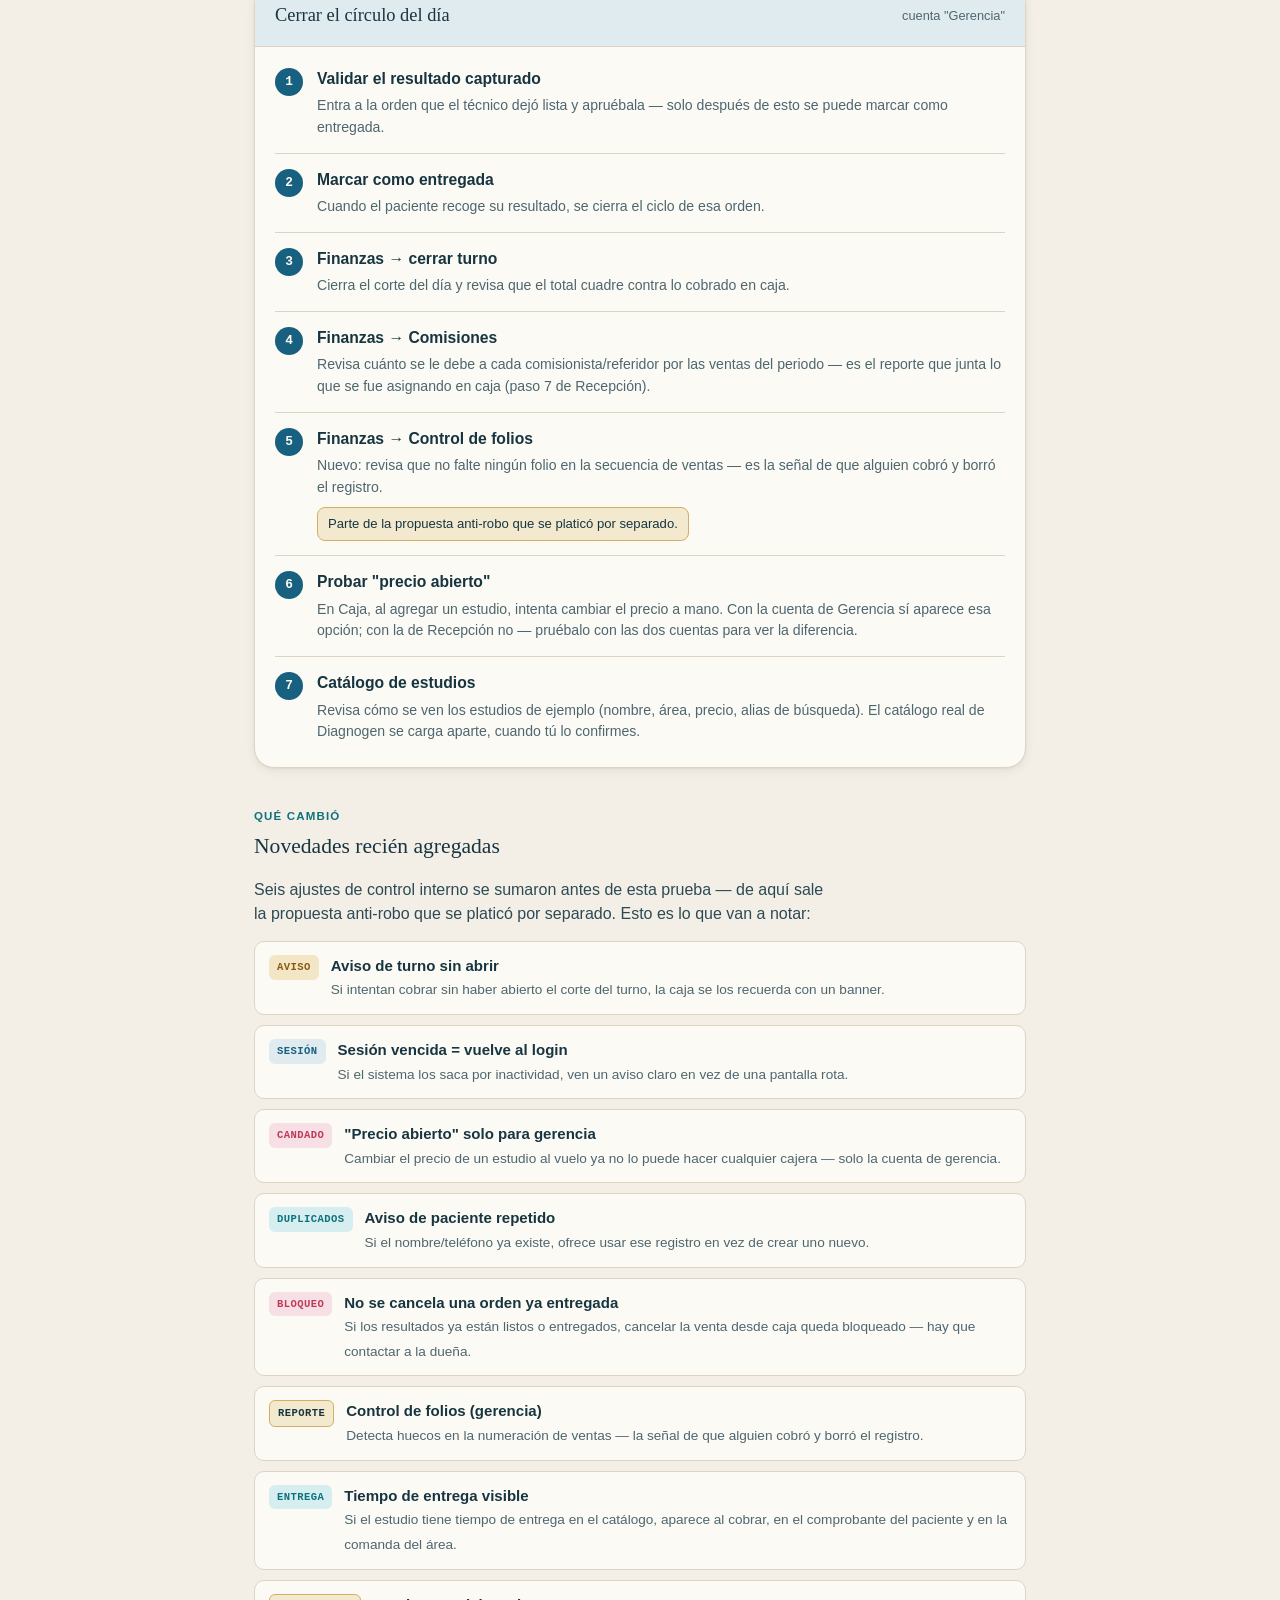
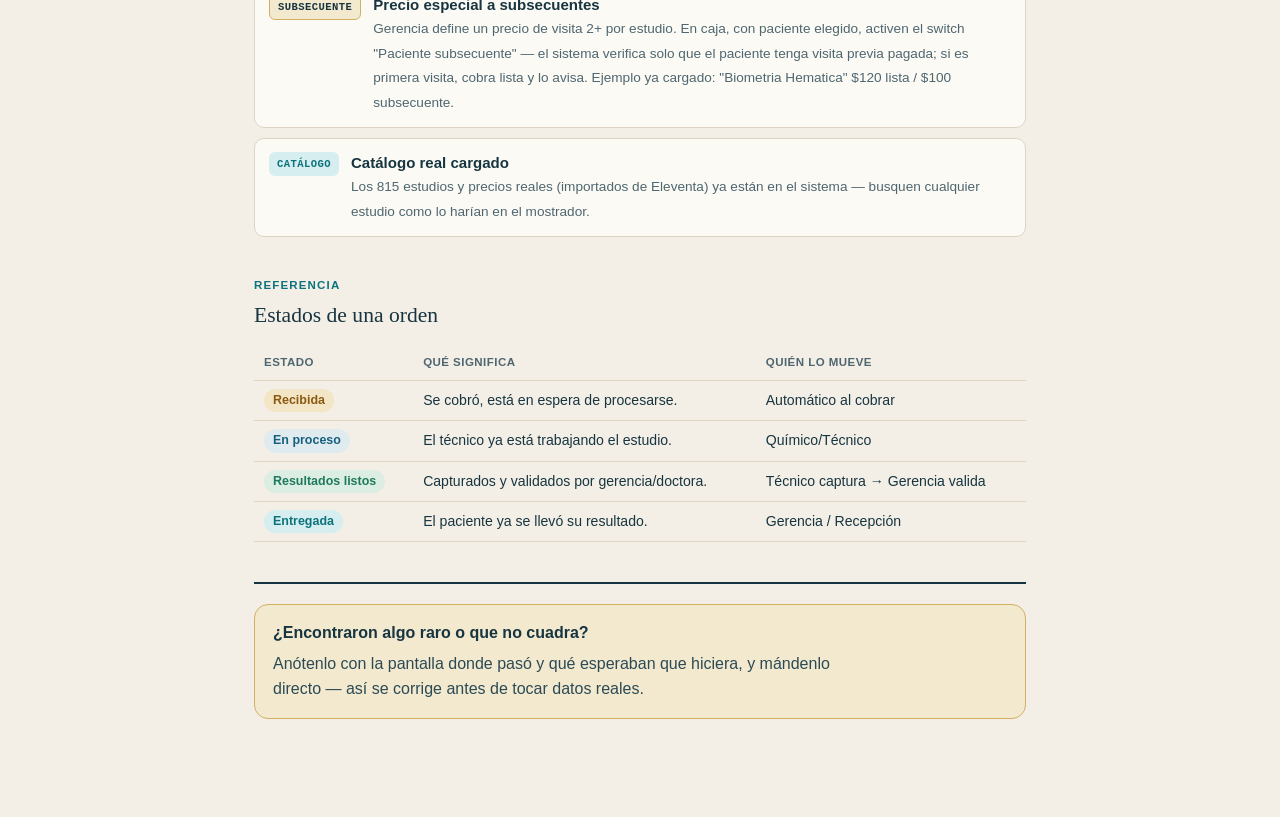
==== commit 40009d05: "Restaura el manual (borrado por el rebuild de vite) + novedades: entrega, subsecuente, catálogo real" ====
--- a/manual/index.html
+++ b/manual/index.html
@@ -612,6 +612,18 @@
         <span class="chip reporte">REPORTE</span>
         <div class="desc"><strong>Control de folios (gerencia)</strong><span>Detecta huecos en la numeración de ventas — la señal de que alguien cobró y borró el registro.</span></div>
       </div>
+      <div class="novedad">
+        <span class="chip dedup">ENTREGA</span>
+        <div class="desc"><strong>Tiempo de entrega visible</strong><span>Si el estudio tiene tiempo de entrega en el catálogo, aparece al cobrar, en el comprobante del paciente y en la comanda del área.</span></div>
+      </div>
+      <div class="novedad">
+        <span class="chip reporte">SUBSECUENTE</span>
+        <div class="desc"><strong>Precio especial a subsecuentes</strong><span>Gerencia define un precio de visita 2+ por estudio. En caja, con paciente elegido, activen el switch "Paciente subsecuente" — el sistema verifica solo que el paciente tenga visita previa pagada; si es primera visita, cobra lista y lo avisa. Ejemplo ya cargado: "Biometria Hematica" $120 lista / $100 subsecuente.</span></div>
+      </div>
+      <div class="novedad">
+        <span class="chip dedup">CATÁLOGO</span>
+        <div class="desc"><strong>Catálogo real cargado</strong><span>Los 815 estudios y precios reales (importados de Eleventa) ya están en el sistema — busquen cualquier estudio como lo harían en el mostrador.</span></div>
+      </div>
     </div>
   </section>
 
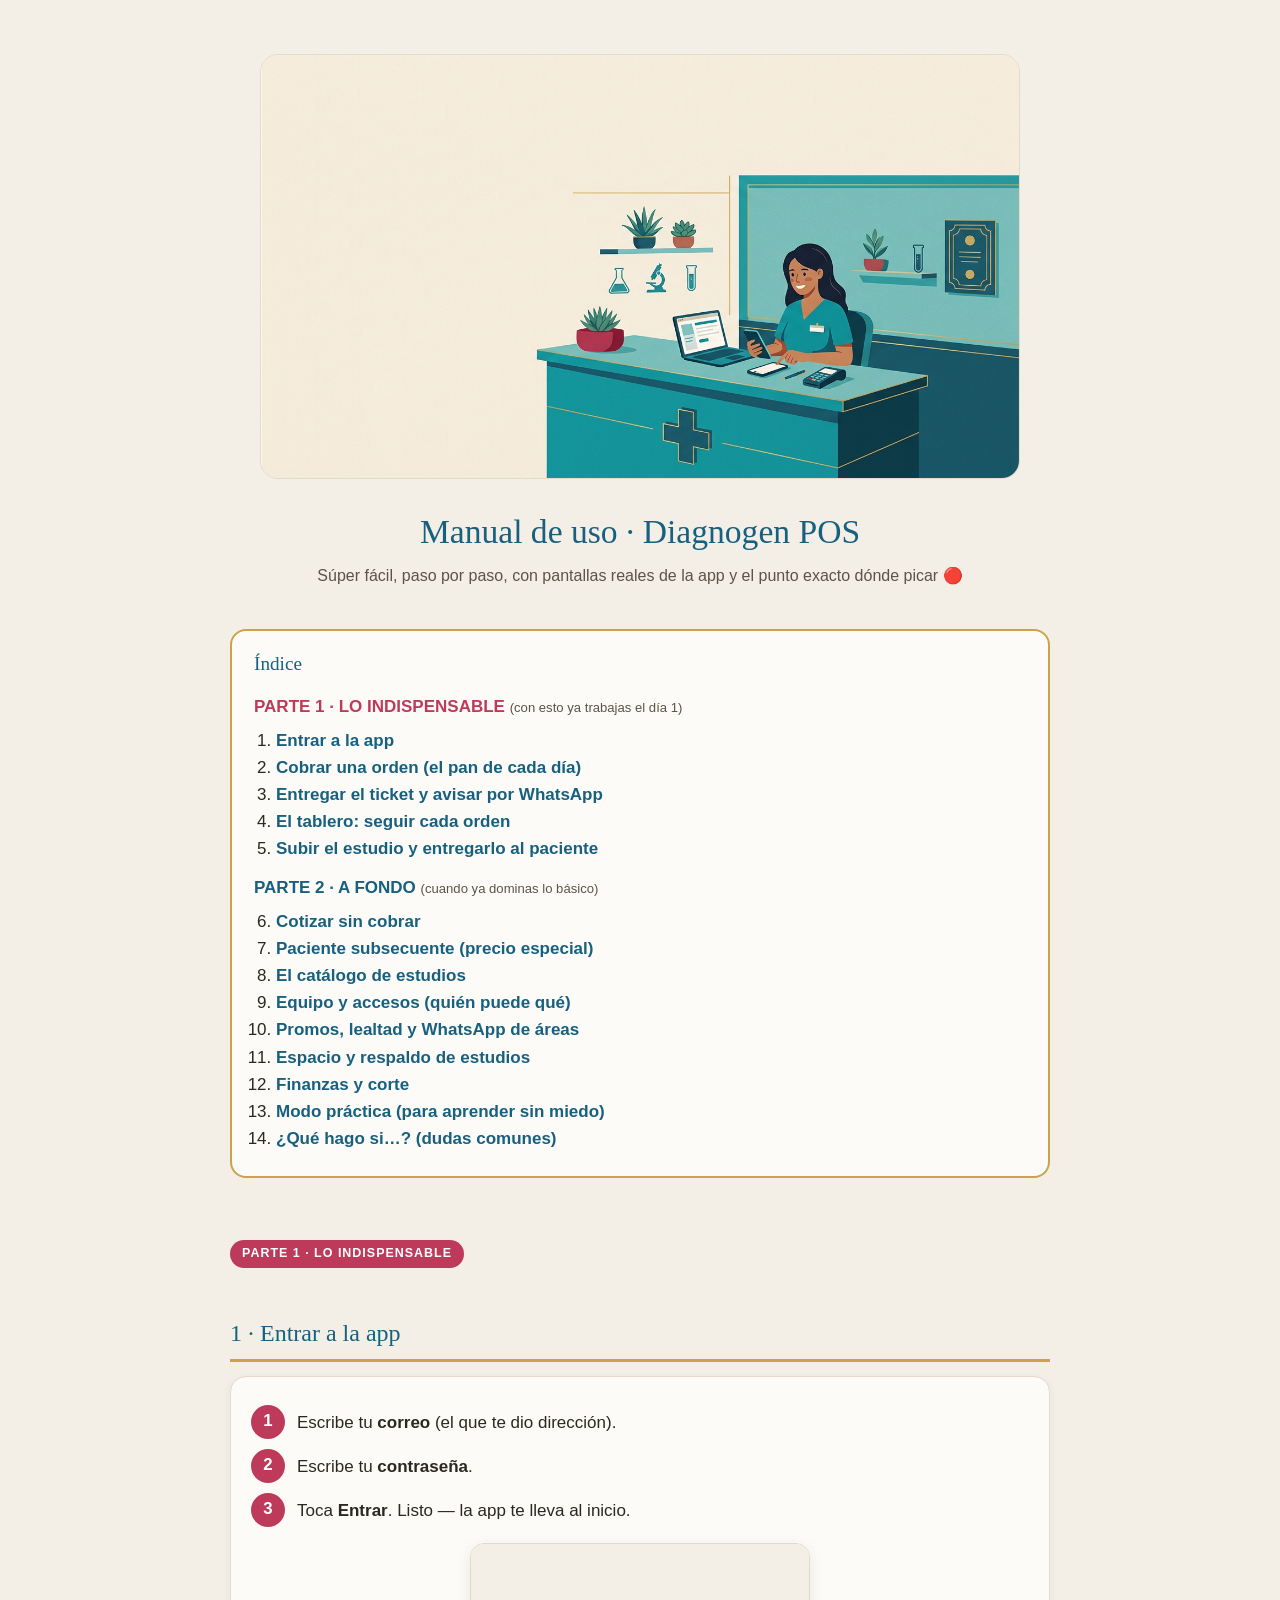
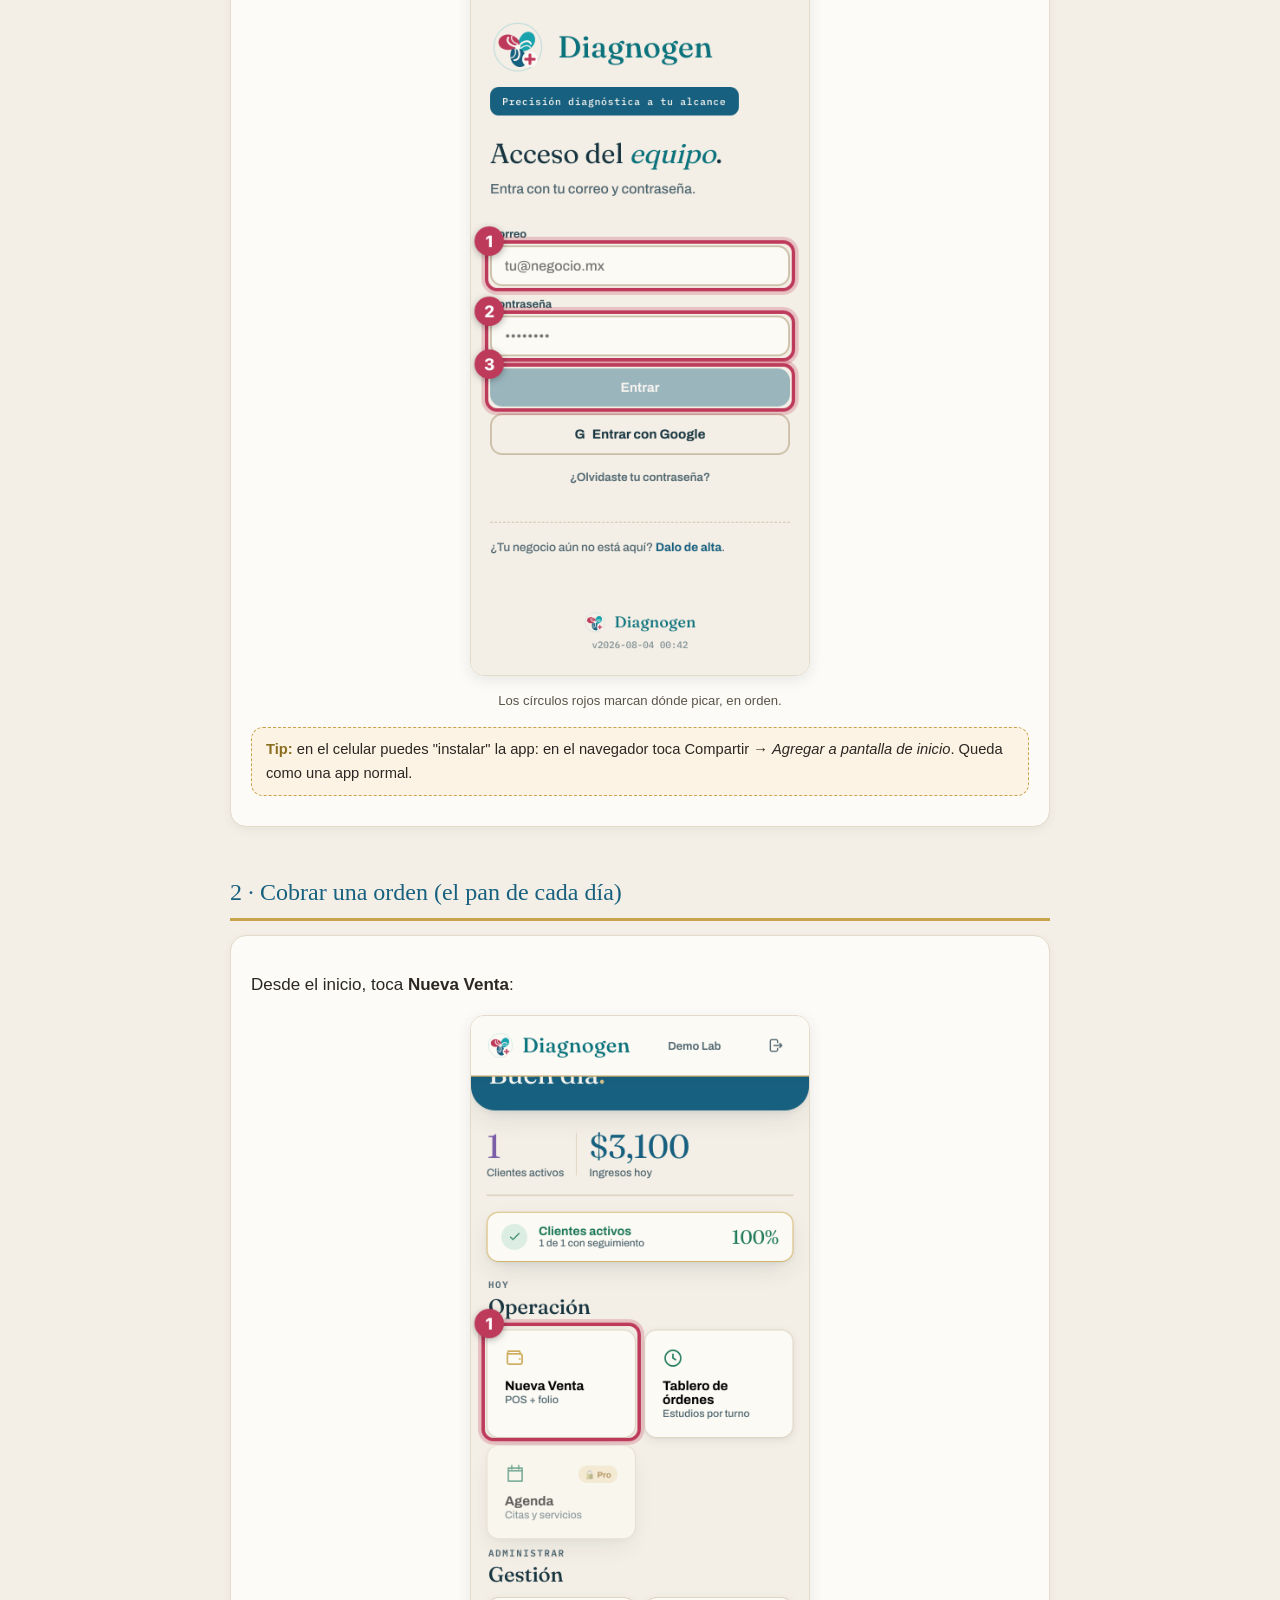
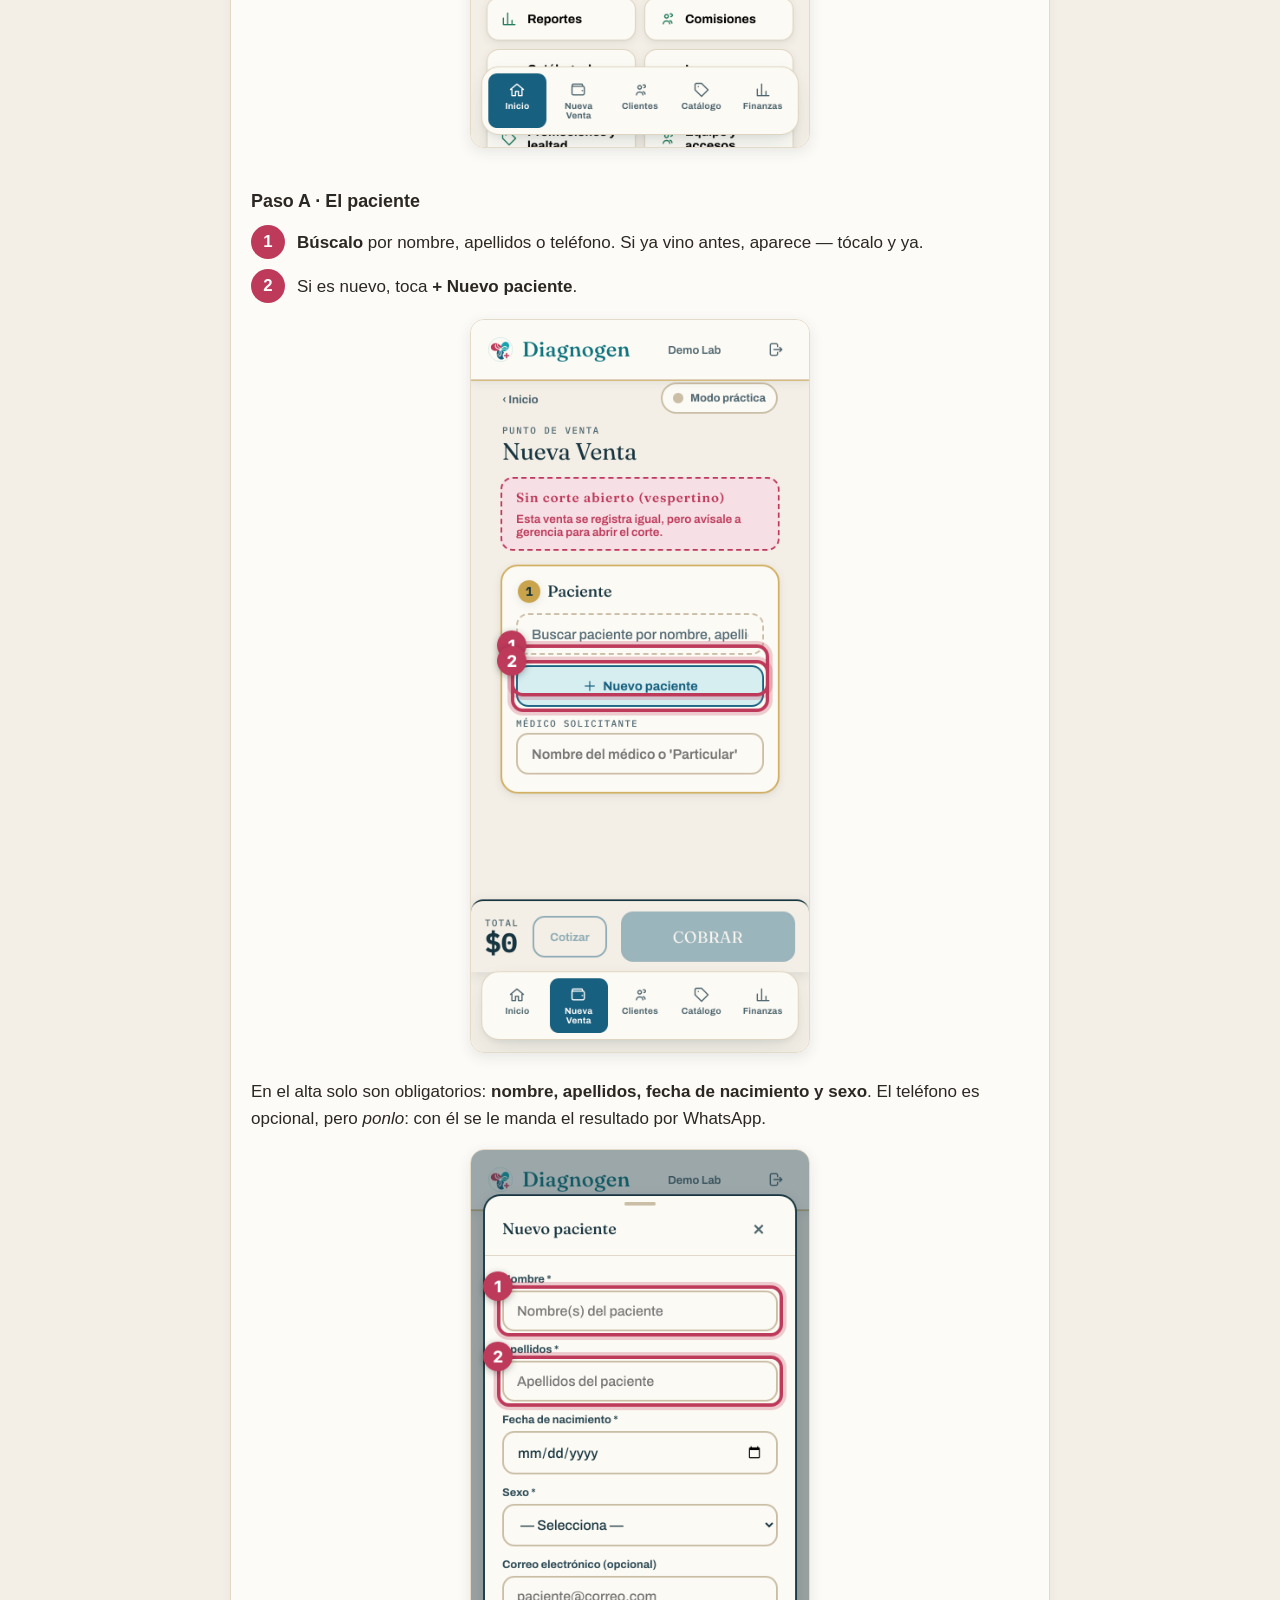
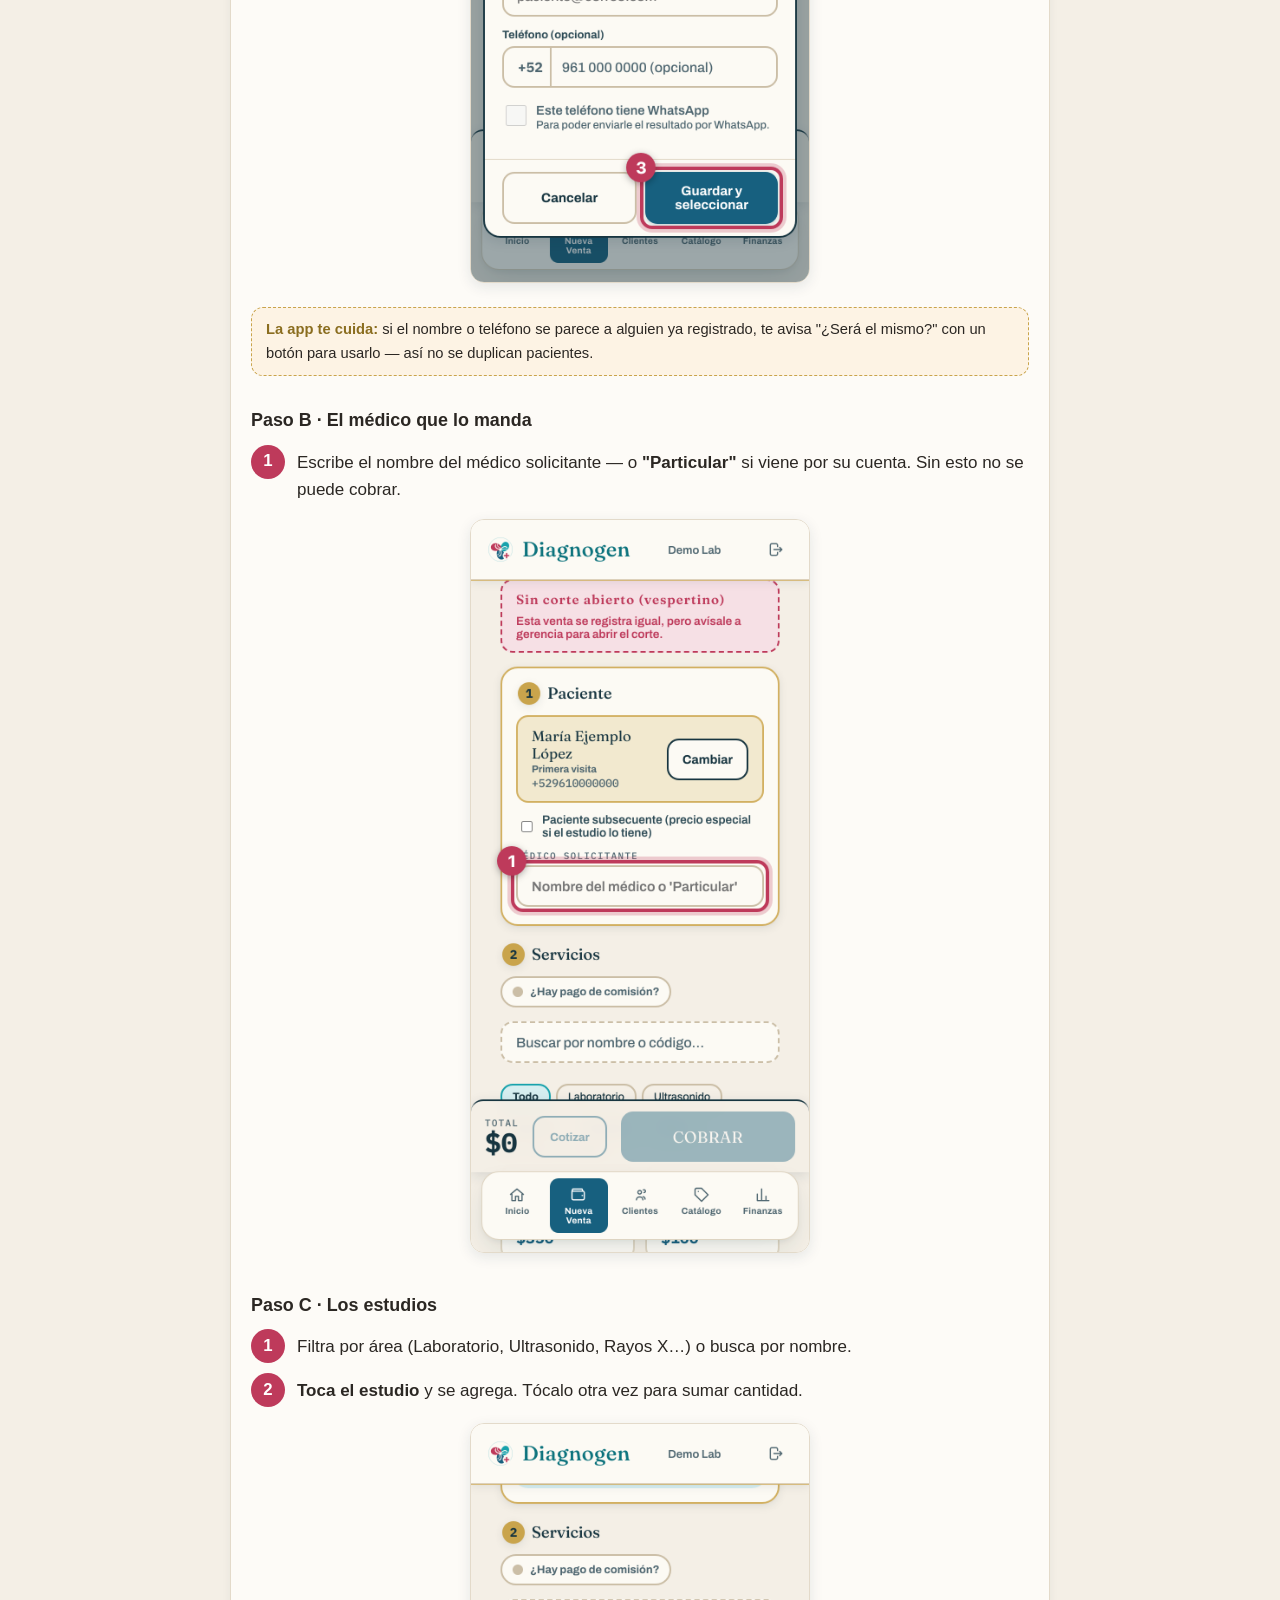
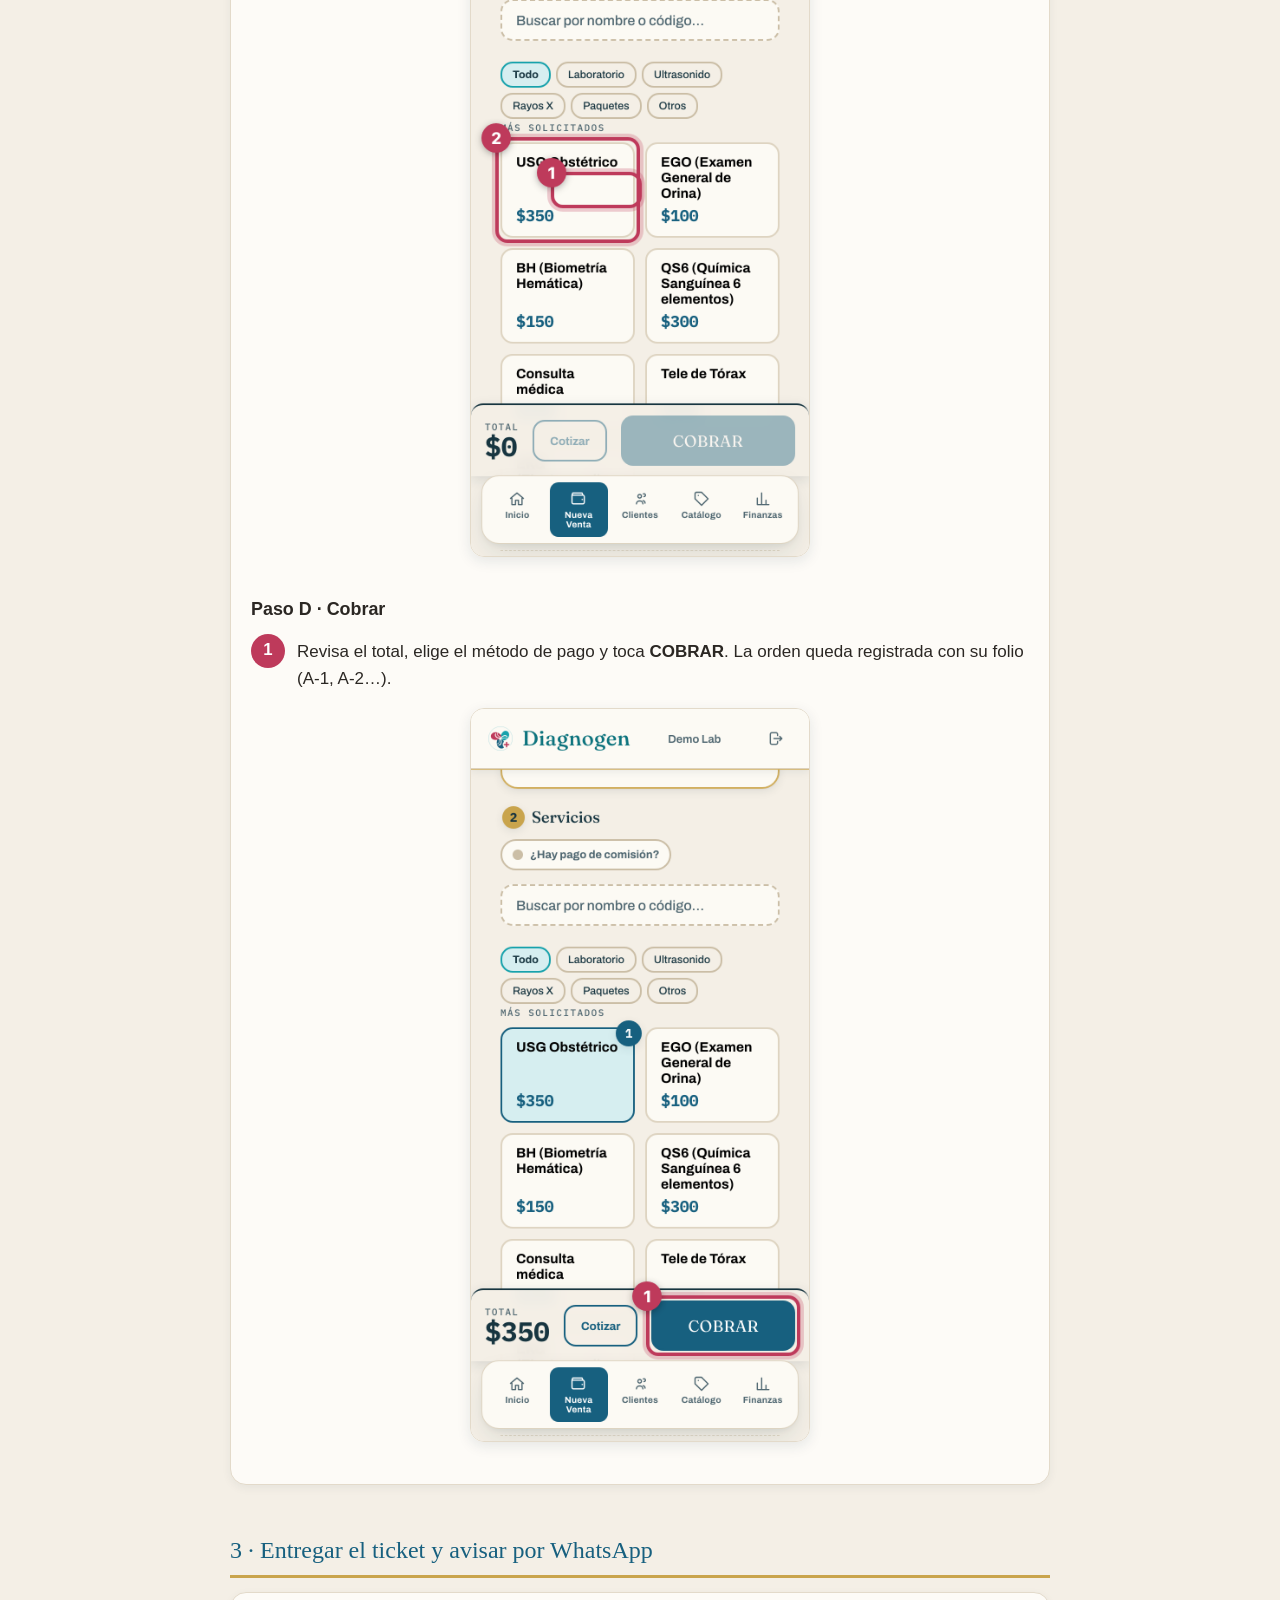
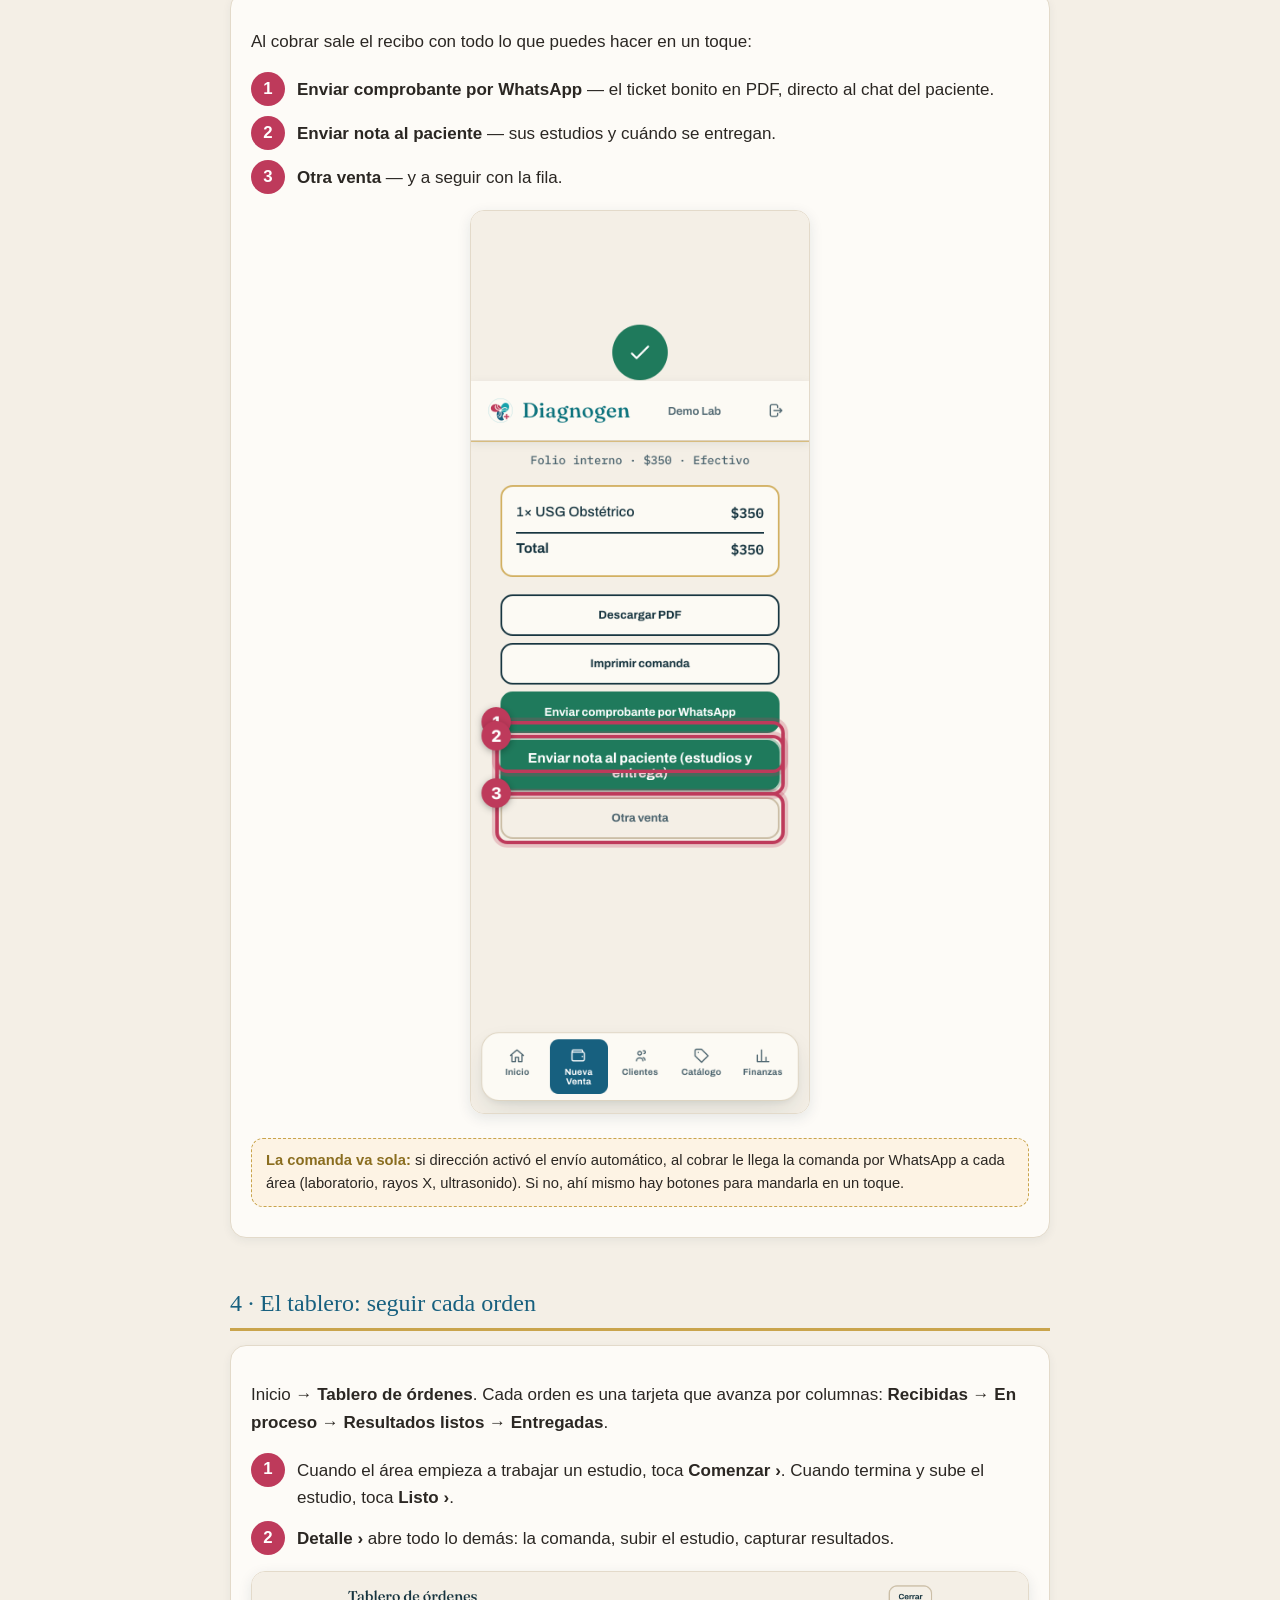
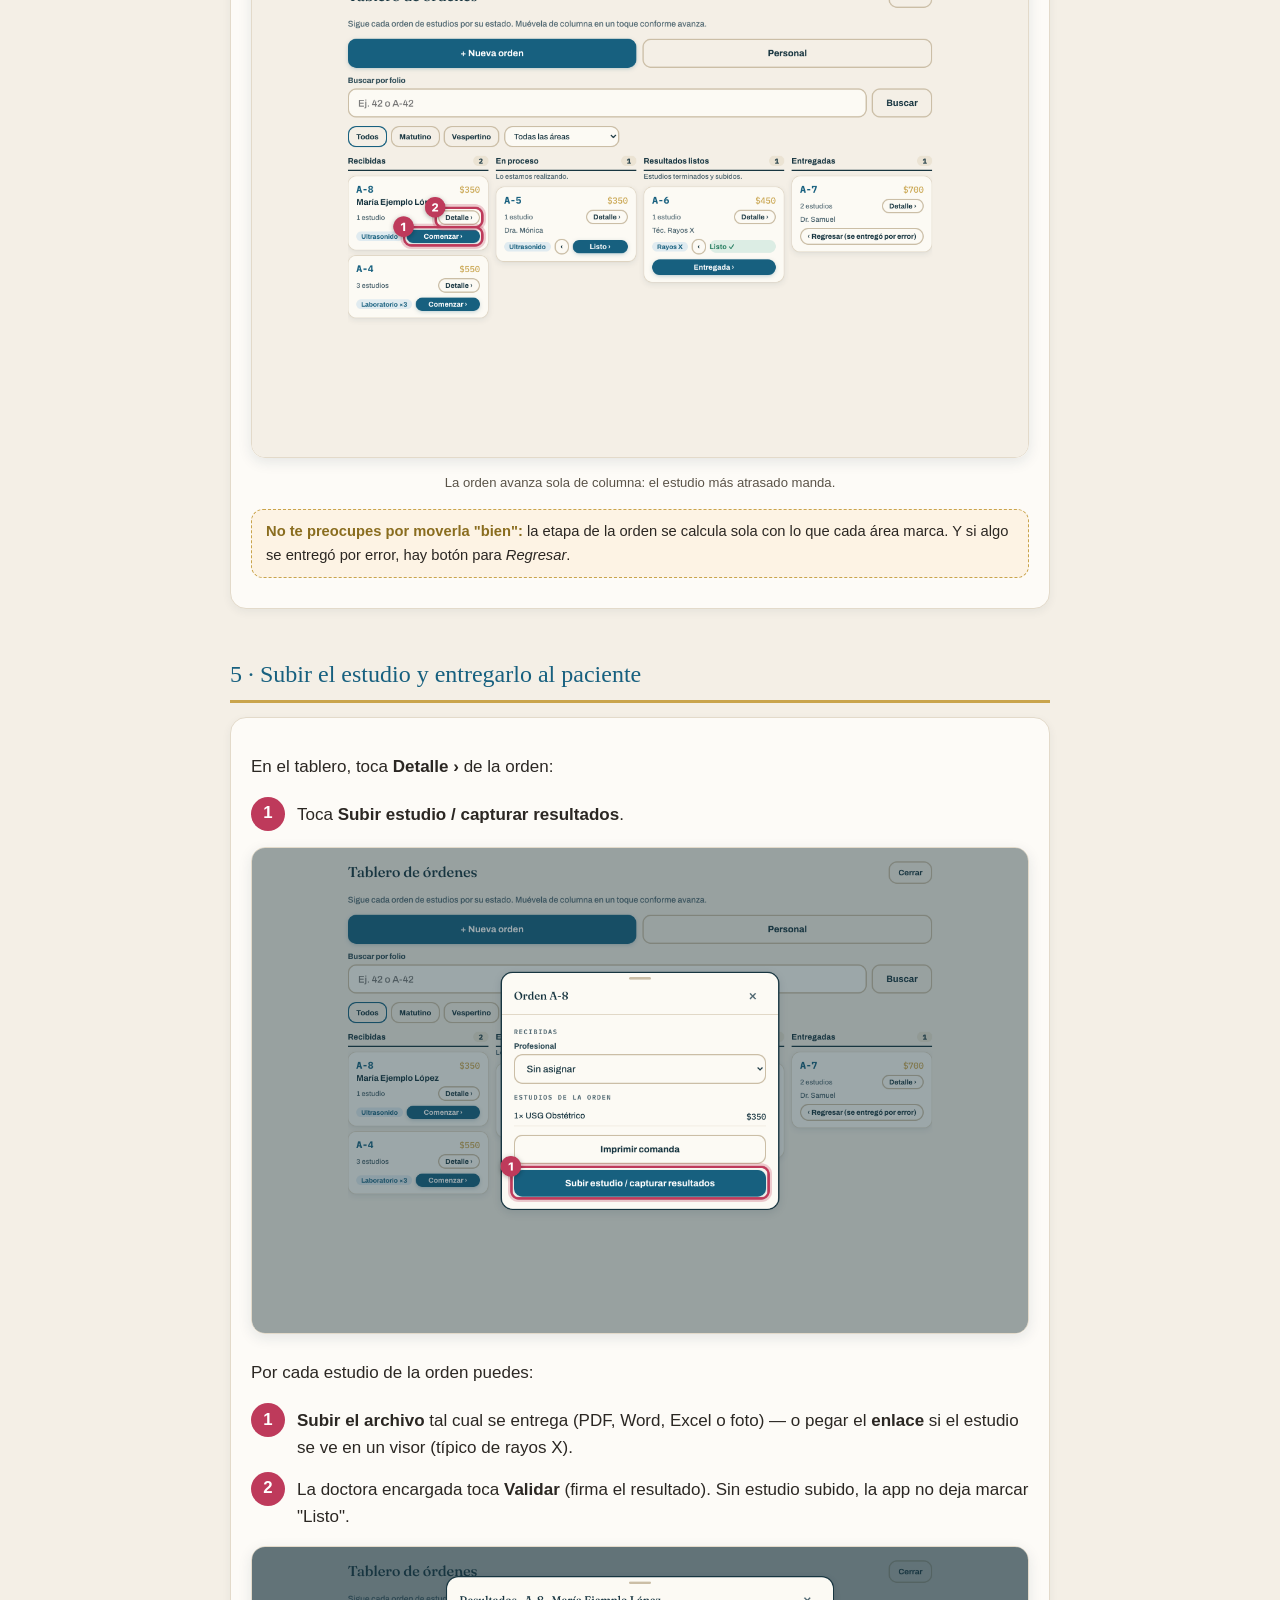
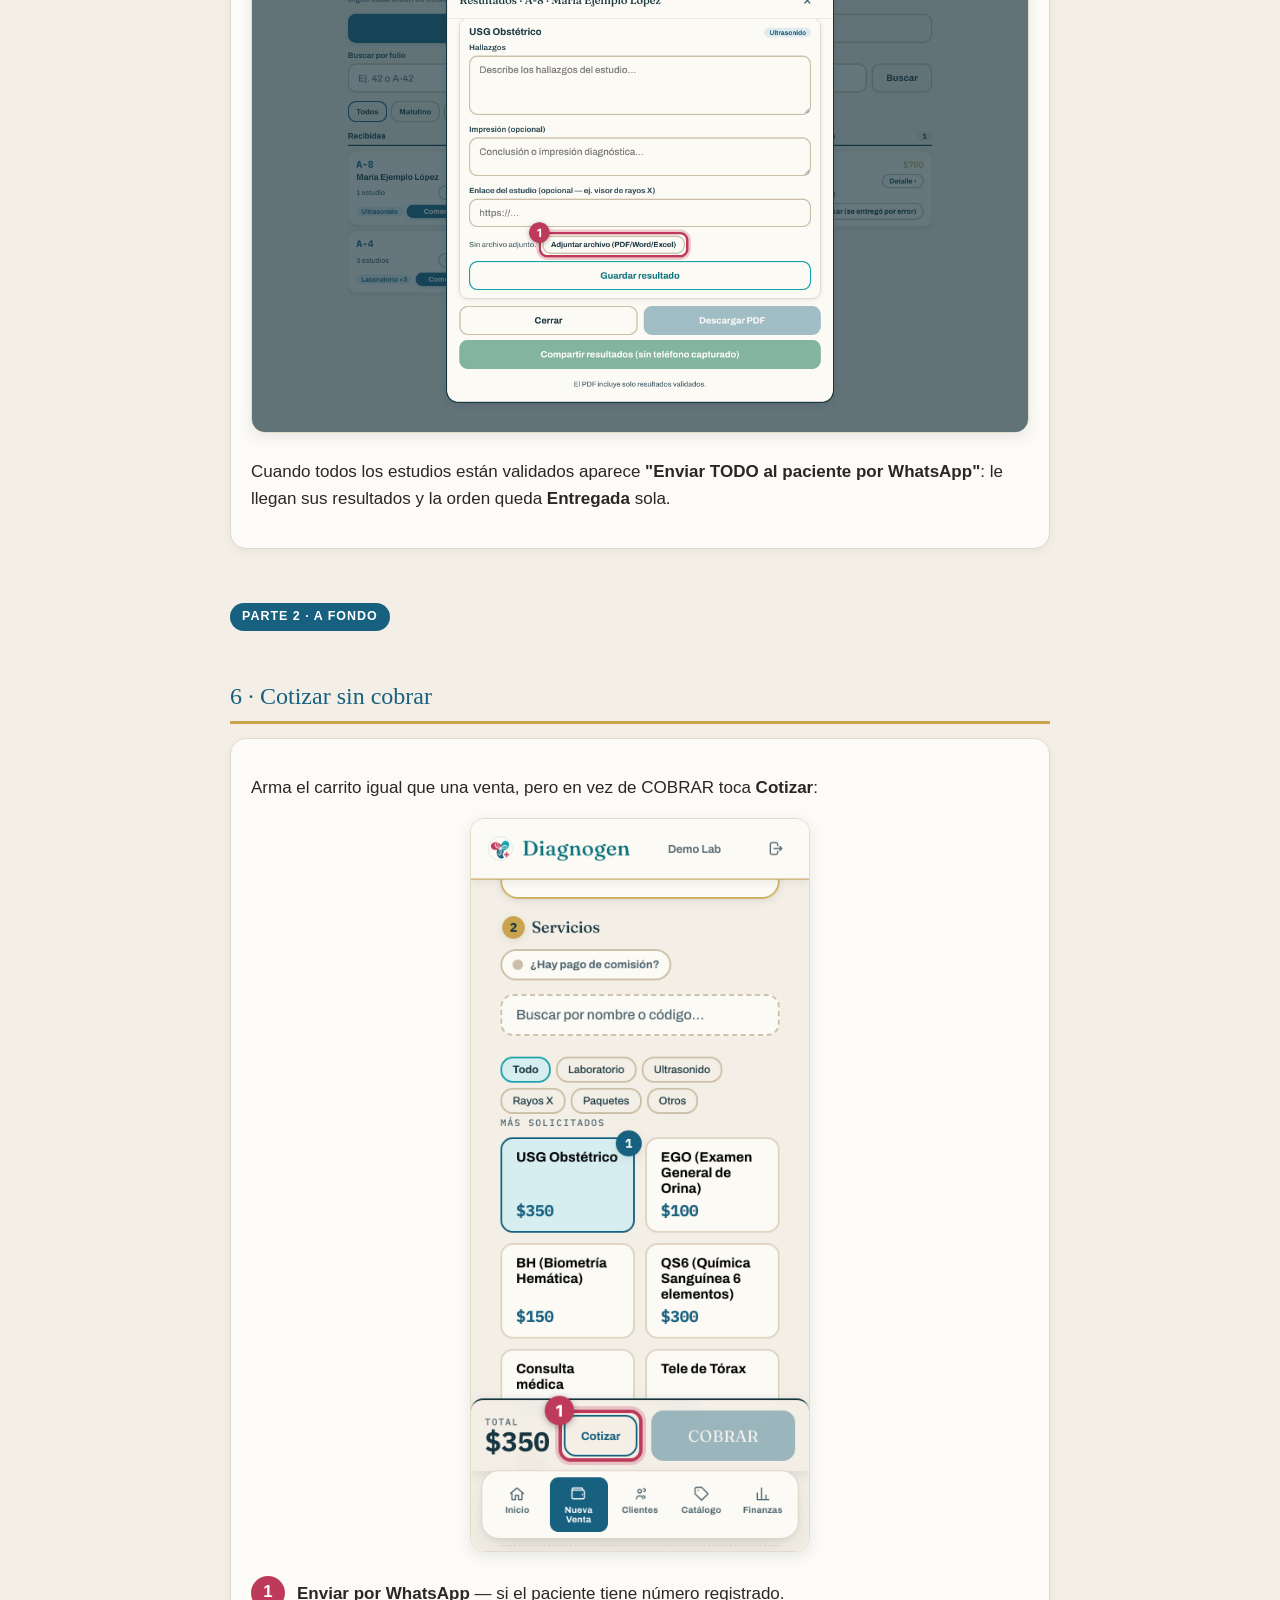
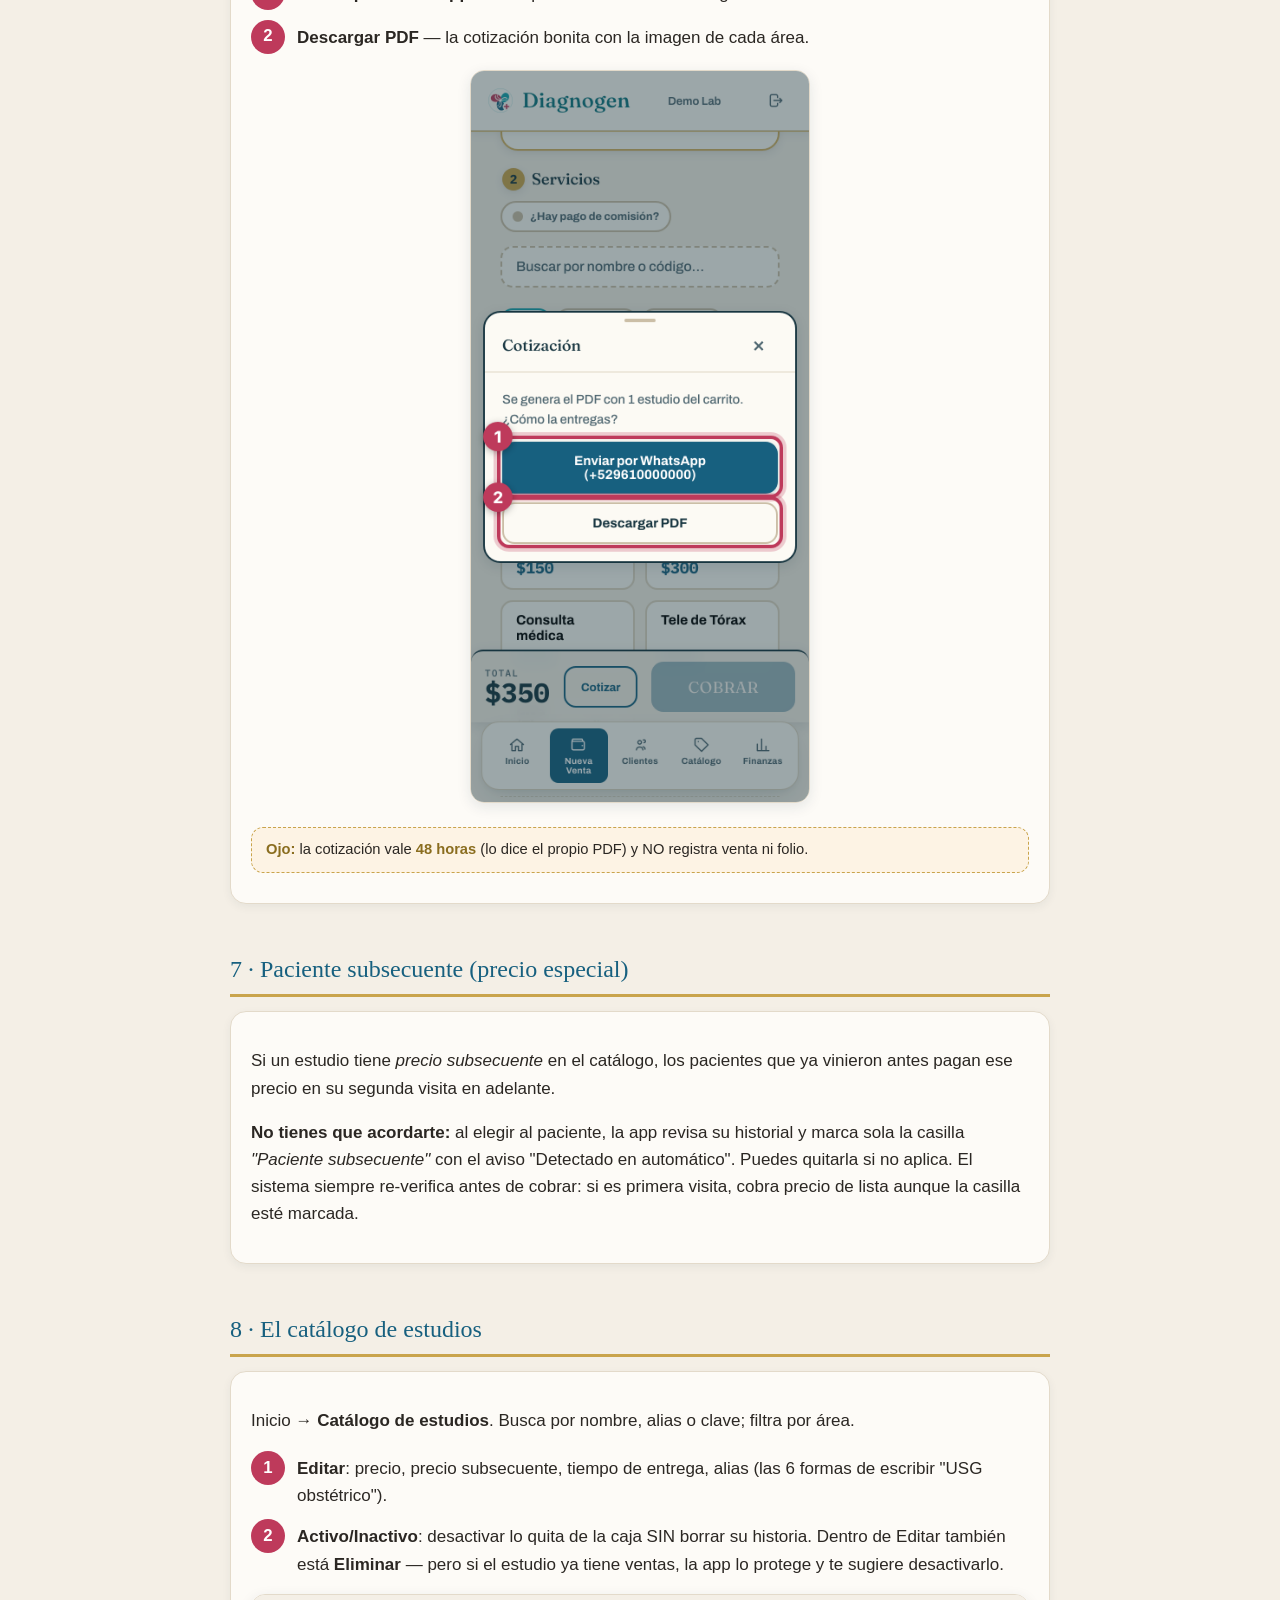
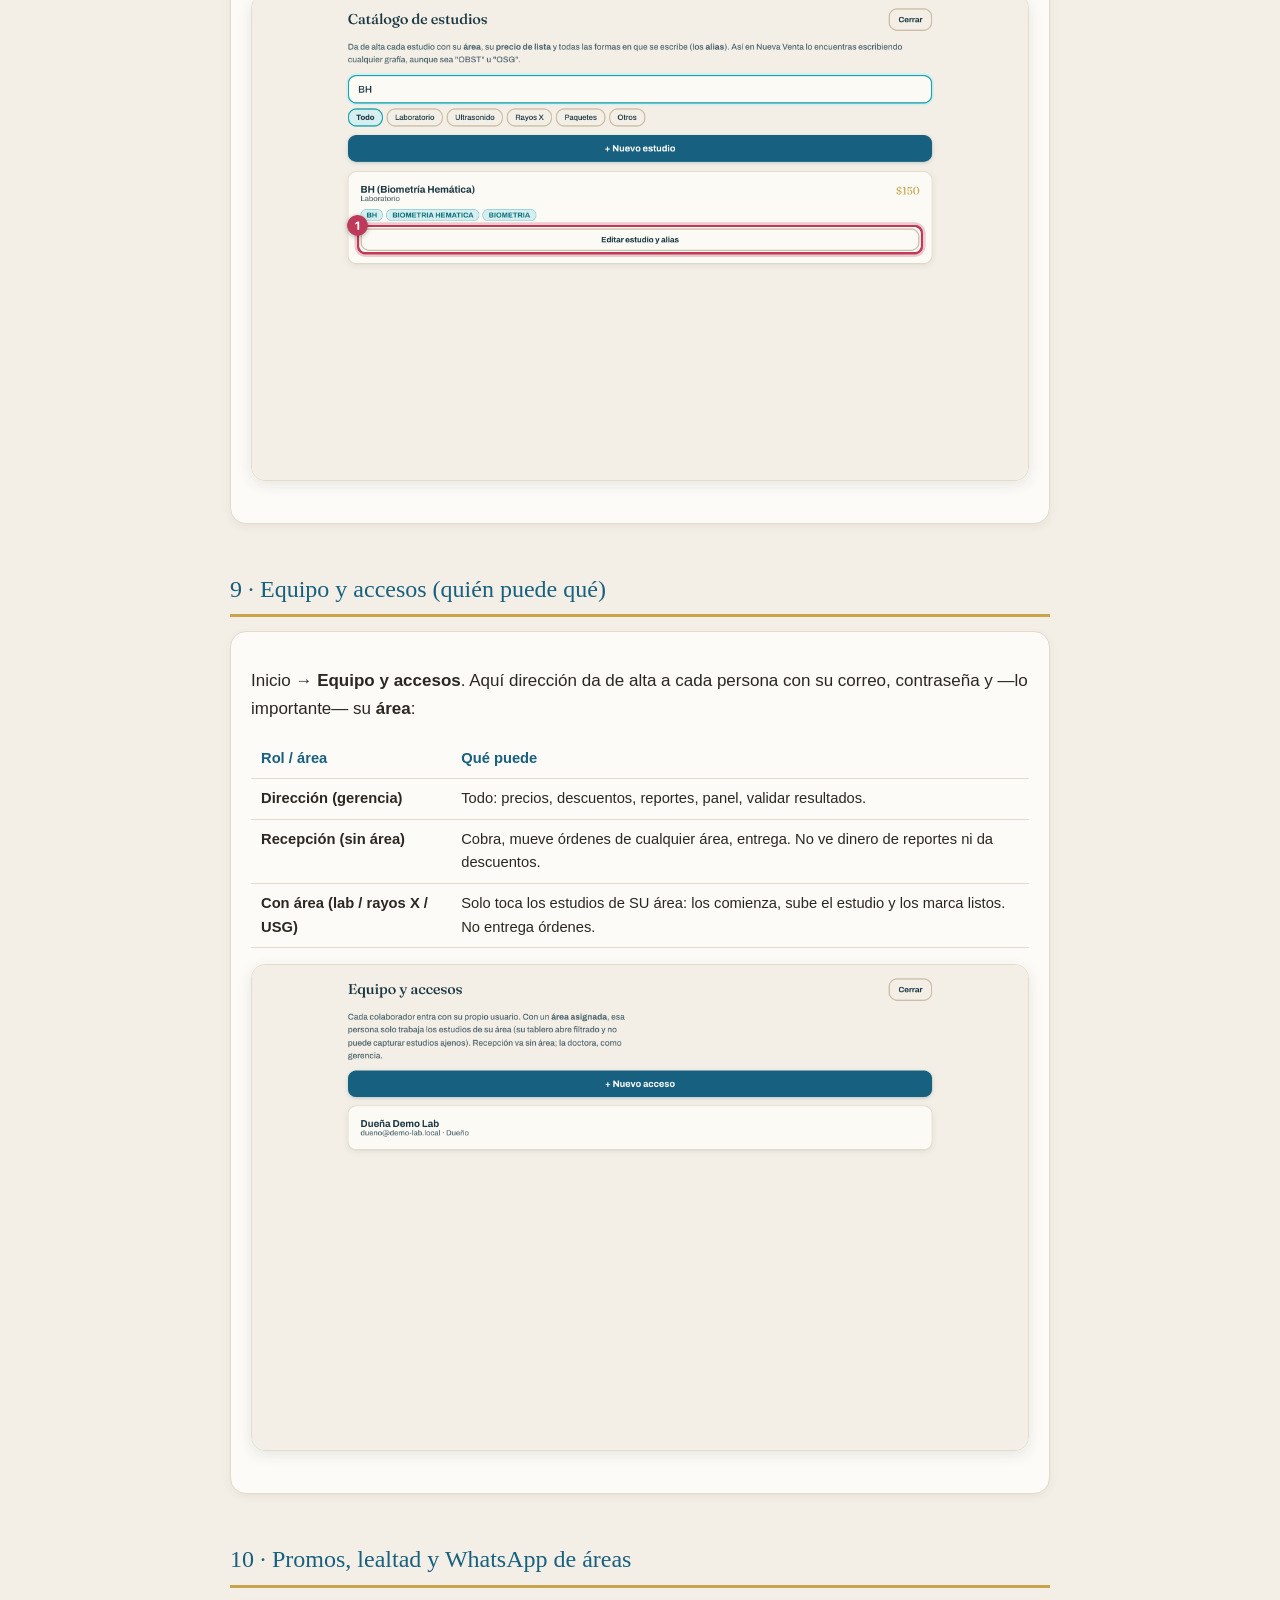
==== commit 9862a945: "Manual de USO para el equipo: capturas reales anotadas (dónde picar), índice indispensable + a fondo" ====
--- a/manual/index.html
+++ b/manual/index.html
@@ -3,651 +3,251 @@
 <head>
 <meta charset="UTF-8">
 <meta name="viewport" content="width=device-width, initial-scale=1.0">
-<title>Manual de pruebas — POS Diagnogen</title>
+<title>Manual de uso — POS Diagnogen</title>
 <meta name="robots" content="noindex">
+<style>
+  :root {
+    --papel: #F4EFE6; --blanco: #FDFBF7; --tinta: #2B2723; --tinta2: #5A5348;
+    --teal: #17A2AC; --petroleo: #17607F; --carmin: #BE3A5B; --oro: #C9A44C;
+    --linea: #E3DACA;
+  }
+  * { box-sizing: border-box; }
+  body { margin: 0; background: var(--papel); color: var(--tinta);
+    font: 17px/1.6 -apple-system, "Segoe UI", Roboto, sans-serif; }
+  .hoja { max-width: 860px; margin: 0 auto; padding: 28px 20px 80px; }
+  header.portada { text-align: center; padding: 26px 0 10px; }
+  header.portada img.cover { width: 100%; max-width: 760px; border-radius: 18px; border: 1px solid var(--linea); }
+  h1 { font-family: Georgia, 'Times New Roman', serif; font-weight: 500; font-size: 2.1rem; color: var(--petroleo); margin: 18px 0 4px; }
+  .sub { color: var(--tinta2); font-size: 1rem; margin: 0 0 8px; }
+  h2 { font-family: Georgia, serif; font-weight: 500; font-size: 1.5rem; color: var(--petroleo);
+    border-bottom: 3px solid var(--oro); padding-bottom: 6px; margin: 46px 0 6px; }
+  h3 { font-size: 1.12rem; margin: 30px 0 6px; color: var(--tinta); }
+  .parte { display: inline-block; background: var(--carmin); color: #fff; font-weight: 800;
+    font-size: .78rem; letter-spacing: .08em; padding: 4px 12px; border-radius: 999px; margin-top: 40px; }
+  .parte.dos { background: var(--petroleo); }
+  .tarjeta { background: var(--blanco); border: 1px solid var(--linea); border-radius: 16px;
+    padding: 18px 20px; margin: 14px 0; box-shadow: 0 3px 10px rgba(23,53,64,.06); }
+  .paso { display: flex; gap: 12px; align-items: flex-start; margin: 10px 0; }
+  .n { flex: 0 0 34px; width: 34px; height: 34px; background: var(--carmin); color: #fff;
+    font-weight: 800; font-size: 1.05rem; border-radius: 999px; display: flex; align-items: center; justify-content: center; }
+  .paso p { margin: 4px 0 0; }
+  figure { margin: 16px 0; text-align: center; }
+  figure img { max-width: 100%; border-radius: 14px; border: 1px solid var(--linea); box-shadow: 0 4px 14px rgba(23,53,64,.10); }
+  figure.movil img { max-width: 340px; }
+  figcaption { font-size: .82rem; color: var(--tinta2); margin-top: 6px; }
+  .ojo { background: #FDF3E4; border: 1.5px dashed var(--oro); border-radius: 12px; padding: 10px 14px; font-size: .92rem; margin: 12px 0; }
+  .ojo strong { color: #8a6d1f; }
+  .alerta { background: #FBEAEE; border: 1.5px dashed var(--carmin); border-radius: 12px; padding: 10px 14px; font-size: .92rem; margin: 12px 0; }
+  nav.indice { background: var(--blanco); border: 2px solid var(--oro); border-radius: 16px; padding: 18px 22px; margin: 22px 0; }
+  nav.indice h2 { border: 0; margin: 0 0 8px; font-size: 1.2rem; }
+  nav.indice ol { margin: 6px 0; padding-left: 22px; }
+  nav.indice a { color: var(--petroleo); text-decoration: none; font-weight: 650; }
+  nav.indice a:hover { text-decoration: underline; }
+  nav.indice .mini { font-size: .82rem; color: var(--tinta2); font-weight: 400; }
+  table { width: 100%; border-collapse: collapse; font-size: .92rem; }
+  th, td { text-align: left; padding: 8px 10px; border-bottom: 1px solid var(--linea); vertical-align: top; }
+  th { color: var(--petroleo); }
+  .pie { text-align: center; color: var(--tinta2); font-size: .8rem; margin-top: 50px; }
+  @media print {
+    body { background: #fff; font-size: 13px; }
+    .tarjeta, figure img { box-shadow: none; }
+    h2 { page-break-before: always; }
+    nav.indice h2, h2#indispensable-titulo { page-break-before: avoid; }
+  }
+</style>
 </head>
 <body>
-<style>
-  :root {
-    --papel:      #F4EFE6;
-    --papel-2:    #EBE3D3;
-    --blanco:     #FCFAF4;
-    --tinta:      #173540;
-    --tinta-2:    #2C4A55;
-    --tinta-suave:#4E6670;
-    --linea:      #DED4C1;
-    --linea-2:    #CBBEA6;
-
-    --teal:       #17A2AC;
-    --teal-claro: #D6EEF0;
-    --teal-borde: #7FCBD1;
-    --teal-texto: #0C737D;
-
-    --petroleo:       #17607F;
-    --petroleo-claro: #E0EBF0;
-
-    --oro:        #C9A44C;
-    --oro-claro:  #F2E9CF;
-    --oro-borde:  #D2B061;
-
-    --verde:      #1F7A5C;
-    --verde-claro:#DCEDE4;
-
-    --ambar:      #8A5A10;
-    --ambar-claro:#F3E6C6;
-
-    --carmin:       #BE3A5B;
-    --carmin-claro: #F6E0E5;
-
-    --display: 'Iowan Old Style', 'Palatino Linotype', Georgia, serif;
-    --sans:    -apple-system, BlinkMacSystemFont, 'Segoe UI', Helvetica, Arial, sans-serif;
-    --mono:    ui-monospace, 'SFMono-Regular', 'IBM Plex Mono', Menlo, monospace;
-
-    --r-sm: 10px; --r: 14px; --r-lg: 20px;
-    --sombra: 0 1px 2px rgba(23,53,64,.04), 0 3px 10px rgba(23,53,64,.08);
-    --sombra-alta: 0 2px 6px rgba(23,53,64,.05), 0 12px 30px -8px rgba(23,53,64,.16);
-  }
-
-  :root[data-theme="dark"] {
-    --papel:      #17242A;
-    --papel-2:    #1E2E35;
-    --blanco:     #22333B;
-    --tinta:      #EDE7DA;
-    --tinta-2:    #D6CDBA;
-    --tinta-suave:#9FB0B6;
-    --linea:      #33454D;
-    --linea-2:    #3E525A;
-    --teal-claro: #1B4247;
-    --petroleo-claro: #1C3341;
-    --oro-claro:  #3A331E;
-    --verde-claro:#1B3A30;
-    --ambar-claro:#3A2E12;
-    --carmin-claro: #3D2029;
-    --sombra: 0 1px 2px rgba(0,0,0,.25), 0 3px 12px rgba(0,0,0,.35);
-    --sombra-alta: 0 2px 8px rgba(0,0,0,.3), 0 16px 34px -10px rgba(0,0,0,.5);
-  }
-
-  @media (prefers-color-scheme: dark) {
-    :root:not([data-theme="light"]) {
-      --papel:      #17242A;
-      --papel-2:    #1E2E35;
-      --blanco:     #22333B;
-      --tinta:      #EDE7DA;
-      --tinta-2:    #D6CDBA;
-      --tinta-suave:#9FB0B6;
-      --linea:      #33454D;
-      --linea-2:    #3E525A;
-      --teal-claro: #1B4247;
-      --petroleo-claro: #1C3341;
-      --oro-claro:  #3A331E;
-      --verde-claro:#1B3A30;
-      --ambar-claro:#3A2E12;
-      --carmin-claro: #3D2029;
-      --sombra: 0 1px 2px rgba(0,0,0,.25), 0 3px 12px rgba(0,0,0,.35);
-      --sombra-alta: 0 2px 8px rgba(0,0,0,.3), 0 16px 34px -10px rgba(0,0,0,.5);
-    }
-  }
-
-  * { box-sizing: border-box; }
-  html { scroll-behavior: smooth; }
-  body {
-    background: var(--papel);
-    color: var(--tinta);
-    font-family: var(--sans);
-    line-height: 1.55;
-  }
-  .page {
-    max-width: 820px;
-    margin: 0 auto;
-    padding: 40px 24px 90px;
-    display: flex;
-    flex-direction: column;
-    gap: 40px;
-  }
-
-  /* ---- Header ---- */
-  .cabecera {
-    display: flex;
-    align-items: center;
-    gap: 16px;
-    padding-bottom: 20px;
-    border-bottom: 2px solid var(--tinta);
-    flex-wrap: wrap;
-  }
-  .cabecera h1 {
-    font-family: var(--display);
-    font-weight: 500;
-    font-size: clamp(26px, 5vw, 32px);
-    letter-spacing: 0.005em;
-    margin: 0;
-    color: var(--teal-texto);
-    text-wrap: balance;
-  }
-  .cabecera .sub { margin: 2px 0 0; color: var(--tinta-suave); font-size: 0.92rem; }
-
-  .tira-oro {
-    align-self: flex-start;
-    background: var(--petroleo);
-    color: #FCFAF4;
-    border-radius: var(--r-sm);
-    padding: 8px 14px;
-    font-family: var(--mono);
-    font-size: 0.72rem;
-    font-weight: 600;
-    letter-spacing: 0.06em;
-    text-transform: uppercase;
-  }
-
-  /* ---- Índice ---- */
-  .indice {
-    display: flex; flex-wrap: wrap; gap: 8px;
-  }
-  .indice a {
-    text-decoration: none;
-    font-size: 0.78rem; font-weight: 600;
-    color: var(--tinta-2);
-    background: var(--blanco);
-    border: 1px solid var(--linea);
-    border-radius: 100px;
-    padding: 7px 13px;
-  }
-  .indice a:hover { border-color: var(--teal-borde); color: var(--teal-texto); }
-
-  /* ---- Secciones ---- */
-  section { display: flex; flex-direction: column; gap: 14px; scroll-margin-top: 20px; }
-  h2 {
-    font-family: var(--display);
-    font-weight: 500;
-    font-size: 1.35rem;
-    color: var(--tinta);
-    margin: 0;
-    text-wrap: balance;
-  }
-  h2 .eyebrow {
-    display: block;
-    font-family: var(--sans);
-    font-size: 0.72rem;
-    font-weight: 700;
-    letter-spacing: 0.1em;
-    text-transform: uppercase;
-    color: var(--teal-texto);
-    margin-bottom: 4px;
-  }
-  p { margin: 0; color: var(--tinta-2); max-width: 65ch; }
-  a { color: var(--teal-texto); }
-
-  /* ---- Tarjeta de acceso ---- */
-  .accesos {
-    display: grid;
-    grid-template-columns: repeat(auto-fit, minmax(220px, 1fr));
-    gap: 14px;
-  }
-  .cred {
-    background: var(--blanco);
-    border: 1px solid var(--linea);
-    border-radius: var(--r);
-    box-shadow: var(--sombra);
-    padding: 18px;
-    display: flex;
-    flex-direction: column;
-    gap: 10px;
-  }
-  .cred.gerencia { border: 1.5px solid var(--oro-borde); background: linear-gradient(var(--blanco), var(--blanco)) padding-box, var(--oro-claro); }
-  .cred .rol {
-    font-size: 0.68rem; font-weight: 700; letter-spacing: 0.08em; text-transform: uppercase;
-    color: var(--teal-texto); display: inline-flex; align-items: center; gap: 6px; width: fit-content;
-    background: var(--teal-claro); padding: 3px 9px; border-radius: 100px;
-  }
-  .cred.gerencia .rol { color: var(--tinta); background: var(--oro-claro); border: 1px solid var(--oro-borde); }
-  .cred dl { margin: 0; display: flex; flex-direction: column; gap: 6px; }
-  .cred dt { font-size: 0.7rem; color: var(--tinta-suave); }
-  .cred dd { margin: 0; font-family: var(--mono); font-size: 0.92rem; font-variant-numeric: tabular-nums; word-break: break-all; }
-
-  .aviso {
-    display: flex; gap: 10px; align-items: flex-start;
-    background: var(--ambar-claro); border: 1px solid var(--ambar); border-radius: var(--r-sm);
-    padding: 12px 14px; font-size: 0.88rem; color: var(--tinta-2);
-  }
-  .aviso strong { color: var(--ambar); }
-
-  /* ---- Bloques por rol ---- */
-  .rol-bloque {
-    background: var(--blanco);
-    border: 1px solid var(--linea);
-    border-radius: var(--r-lg);
-    box-shadow: var(--sombra);
-    overflow: hidden;
-  }
-  .rol-cabecera {
-    display: flex; align-items: center; justify-content: space-between; gap: 10px;
-    padding: 16px 20px;
-    background: var(--petroleo-claro);
-    border-bottom: 1px solid var(--linea);
-  }
-  .rol-cabecera h3 { margin: 0; font-family: var(--display); font-weight: 500; font-size: 1.15rem; }
-  .rol-cabecera .quien { font-size: 0.8rem; color: var(--tinta-suave); }
-
-  .pasos { list-style: none; margin: 0; padding: 6px 20px 20px; display: flex; flex-direction: column; }
-  .pasos li {
-    display: grid; grid-template-columns: 28px 1fr; gap: 14px;
-    padding: 14px 0; border-bottom: 1px solid var(--linea);
-    position: relative;
-  }
-  .pasos li:last-child { border-bottom: none; padding-bottom: 4px; }
-  .pasos .n {
-    width: 28px; height: 28px; border-radius: 50%;
-    background: var(--petroleo); color: #FCFAF4;
-    font-family: var(--mono); font-size: 0.8rem; font-weight: 700;
-    display: flex; align-items: center; justify-content: center;
-    margin-top: 1px;
-  }
-  .pasos .txt { display: flex; flex-direction: column; gap: 4px; }
-  .pasos .txt strong { color: var(--tinta); font-size: 0.98rem; }
-  .pasos .txt span { color: var(--tinta-suave); font-size: 0.88rem; }
-  .pasos .txt .nota {
-    margin-top: 4px; font-size: 0.82rem; color: var(--teal-texto);
-    background: var(--teal-claro); border-radius: 8px; padding: 6px 10px; width: fit-content;
-  }
-  .pasos .txt .nota.oro { color: var(--tinta); background: var(--oro-claro); border: 1px solid var(--oro-borde); }
-  .pasos .txt .nota.carmin { color: var(--carmin); background: var(--carmin-claro); }
-
-  /* ---- Novedades (chips de estado) ---- */
-  .novedades { display: flex; flex-direction: column; gap: 10px; }
-  .novedad {
-    display: grid; grid-template-columns: auto 1fr; gap: 12px; align-items: start;
-    background: var(--blanco); border: 1px solid var(--linea); border-radius: var(--r-sm);
-    padding: 12px 14px;
-  }
-  .chip {
-    font-family: var(--mono); font-size: 0.66rem; font-weight: 700; letter-spacing: 0.04em;
-    padding: 4px 8px; border-radius: 6px; white-space: nowrap; margin-top: 1px;
-  }
-  .chip.aviso-c { background: var(--ambar-claro); color: var(--ambar); }
-  .chip.candado { background: var(--carmin-claro); color: var(--carmin); }
-  .chip.dedup   { background: var(--teal-claro); color: var(--teal-texto); }
-  .chip.sesion  { background: var(--petroleo-claro); color: var(--petroleo); }
-  .chip.bloqueo { background: var(--carmin-claro); color: var(--carmin); }
-  .chip.reporte { background: var(--oro-claro); color: var(--tinta); border: 1px solid var(--oro-borde); }
-  .novedad .desc strong { display: block; font-size: 0.94rem; color: var(--tinta); }
-  .novedad .desc span { font-size: 0.85rem; color: var(--tinta-suave); }
-
-  /* ---- Cierre ---- */
-  .cierre {
-    border-top: 2px solid var(--tinta);
-    padding-top: 20px;
-    display: flex; flex-direction: column; gap: 8px;
-  }
-  .cierre .marco {
-    border: 1.5px solid var(--oro-borde);
-    background: var(--oro-claro);
-    border-radius: var(--r);
-    padding: 16px 18px;
-  }
-  .cierre .marco strong { color: var(--tinta); }
-
-  table.tabla-estados {
-    width: 100%; border-collapse: collapse; font-size: 0.88rem;
-  }
-  table.tabla-estados th, table.tabla-estados td {
-    text-align: left; padding: 8px 10px; border-bottom: 1px solid var(--linea);
-  }
-  table.tabla-estados th { color: var(--tinta-suave); font-weight: 600; font-size: 0.72rem; text-transform: uppercase; letter-spacing: 0.04em; }
-  .pill { display: inline-block; padding: 2px 9px; border-radius: 100px; font-size: 0.78rem; font-weight: 600; }
-  .pill.recibida { background: var(--ambar-claro); color: var(--ambar); }
-  .pill.proceso { background: var(--petroleo-claro); color: var(--petroleo); }
-  .pill.lista { background: var(--verde-claro); color: var(--verde); }
-  .pill.entregada { background: var(--teal-claro); color: var(--teal-texto); }
-
-  .tabla-wrap { overflow-x: auto; }
-
-  @media (max-width: 520px) {
-    .rol-cabecera { flex-direction: column; align-items: flex-start; gap: 4px; }
-  }
-</style>
-
-<div class="page">
-
-  <div class="cabecera">
-    <svg width="52" height="52" viewBox="0 0 64 64" xmlns="http://www.w3.org/2000/svg" role="img" aria-label="Diagnogen">
-      <circle cx="32" cy="32" r="27.5" fill="none" stroke="var(--teal-borde)" stroke-width="1" opacity="0.55"/>
-      <g transform="rotate(0 32 32)">
-        <path d="M32 32 C 32 20, 40 12, 47 15 C 54 18, 54 30, 44 35 C 38 38, 33 37, 32 32 Z" fill="var(--teal)"/>
-        <path d="M34 30 C 39 24, 45 24, 47 28" fill="none" stroke="var(--blanco)" stroke-width="2.1" stroke-linecap="round"/>
-      </g>
-      <g transform="rotate(120 32 32)">
-        <path d="M32 32 C 32 20, 40 12, 47 15 C 54 18, 54 30, 44 35 C 38 38, 33 37, 32 32 Z" fill="var(--petroleo)"/>
-        <path d="M34 30 C 39 24, 45 24, 47 28" fill="none" stroke="var(--blanco)" stroke-width="2.1" stroke-linecap="round"/>
-      </g>
-      <g transform="rotate(240 32 32)">
-        <path d="M32 32 C 32 20, 40 12, 47 15 C 54 18, 54 30, 44 35 C 38 38, 33 37, 32 32 Z" fill="var(--carmin)"/>
-        <path d="M34 30 C 39 24, 45 24, 47 28" fill="none" stroke="var(--blanco)" stroke-width="2.1" stroke-linecap="round"/>
-      </g>
-      <circle cx="32" cy="32" r="3.1" fill="var(--blanco)"/>
-      <g transform="translate(46 46)">
-        <circle r="9" fill="var(--blanco)"/>
-        <path d="M0 -5 V5 M-5 0 H5" stroke="var(--carmin)" stroke-width="3.2" stroke-linecap="round"/>
-      </g>
-    </svg>
-    <div>
-      <h1>Manual de pruebas — POS Diagnogen</h1>
-      <p class="sub">Recorrido completo por rol · ambiente de ensayo en la nube</p>
-    </div>
-  </div>
-
-  <span class="tira-oro">Ambiente de prueba · no es el sistema en operación</span>
-
-  <nav class="indice">
-    <a href="#acceso">Acceso</a>
-    <a href="#recepcion">Recepción</a>
-    <a href="#tecnico">Químico / Técnico</a>
-    <a href="#gerencia">Gerencia / Doctora</a>
-    <a href="#novedades">Qué cambió</a>
-    <a href="#estados">Estados de orden</a>
-  </nav>
-
-  <section>
-    <h2><span class="eyebrow">Antes de empezar</span>Qué es esto</h2>
-    <p>
-      Esta es una copia de POS Diagnogen corriendo en un servidor de prueba, separado de
-      cualquier operación real. Trae un negocio de ejemplo llamado <strong>"Demo Lab"</strong>
-      con un catálogo de estudios genérico y algunas ventas ya hechas — así hay algo que ver
-      apenas entran. El catálogo de precios real de Diagnogen todavía no está cargado; eso se
-      revisa aparte, cuando la dueña lo confirme.
-    </p>
-    <div class="aviso">
-      <span>⚠</span>
-      <span><strong>Todo lo que hagan aquí es de práctica.</strong> Pueden cobrar, cancelar,
-      capturar resultados y cerrar turnos sin miedo a romper nada — es exactamente para eso.</span>
-    </div>
-  </section>
-
-  <section id="acceso">
-    <h2><span class="eyebrow">Acceso</span>Cómo entrar</h2>
-    <p>Dirección del sistema: <strong>https://heronmolina.github.io/diagnogen-pos/</strong></p>
-    <div class="accesos">
-      <div class="cred gerencia">
-        <span class="rol">★ Gerencia / Dueña</span>
-        <dl>
-          <dt>Correo</dt><dd>dueno@demo-lab.local</dd>
-          <dt>Contraseña</dt><dd>DemoLab123!</dd>
-        </dl>
-      </div>
-      <div class="cred">
-        <span class="rol">Recepción / Caja</span>
-        <dl>
-          <dt>Correo</dt><dd>recepcion@demo-lab.local</dd>
-          <dt>Contraseña</dt><dd>DemoLab123!</dd>
-        </dl>
-      </div>
-    </div>
-    <p style="font-size:0.85rem; color:var(--tinta-suave);">
-      La cuenta de <strong>Gerencia</strong> ve dinero, reportes y configuración; la de
-      <strong>Recepción</strong> ve caja y órdenes, pero no montos de cortes ni reportes.
-    </p>
-  </section>
-
-  <section id="recepcion">
-    <h2><span class="eyebrow">Recorrido paso a paso</span>Recepción — Caja y pacientes</h2>
-    <p>Entren con la cuenta de <strong>Recepción</strong>. Este es el flujo completo de una venta, de principio a fin.</p>
-    <div class="rol-bloque">
-      <div class="rol-cabecera">
-        <h3>Cobrar un estudio</h3>
-        <span class="quien">cuenta "Recepción"</span>
-      </div>
-      <ol class="pasos">
-        <li>
-          <span class="n">1</span>
-          <span class="txt">
-            <strong>Nueva Venta</strong>
-            <span>Desde Inicio, toca "Nueva Venta" en el menú de abajo. Se abre la pantalla de cobro.</span>
-          </span>
-        </li>
-        <li>
-          <span class="n">2</span>
-          <span class="txt">
-            <strong>Agregar estudios</strong>
-            <span>Busca por nombre o toca uno de los más pedidos (aparecen primero). Puedes agregar varios — es una orden multi-estudio.</span>
-          </span>
-        </li>
-        <li>
-          <span class="n">3</span>
-          <span class="txt">
-            <strong>Buscar o dar de alta al paciente</strong>
-            <span>Escribe el nombre o teléfono. Si ya existe, selecciónalo. Si no, toca "Nuevo paciente".</span>
-            <span class="nota">Aquí es "paciente-primero": la orden se arma junto con la venta, no por separado.</span>
-          </span>
-        </li>
-        <li>
-          <span class="n">4</span>
-          <span class="txt">
-            <strong>Nuevo paciente — capturar datos</strong>
-            <span>Nombre y apellidos, teléfono (el +52 ya viene puesto), y opcional: correo con su autorización para contactarlo (NOM-07). No hace falta llenarlo todo para cobrar.</span>
-          </span>
-        </li>
-        <li>
-          <span class="n">5</span>
-          <span class="txt">
-            <strong>Paciente repetido — usar el que ya existe</strong>
-            <span>Si el nombre o teléfono ya está registrado, el sistema avisa antes de crear un duplicado y te ofrece usar ese mismo registro.</span>
-            <span class="nota">Pruébalo a propósito: den de alta el mismo paciente dos veces y vean el aviso.</span>
-          </span>
-        </li>
-        <li>
-          <span class="n">6</span>
-          <span class="txt">
-            <strong>Médico referente (opcional)</strong>
-            <span>Si un doctor mandó al paciente, se anota aquí — queda ligado a la orden y al resultado final.</span>
-          </span>
-        </li>
-        <li>
-          <span class="n">7</span>
-          <span class="txt">
-            <strong>¿Hay comisiones? — comisionista/referidor</strong>
-            <span>Si quien trajo al paciente cobra comisión (una recepcionista de otro consultorio, un promotor), se asigna aquí mismo, al vuelo — si no existe, se da de alta sin salir de la caja.</span>
-            <span class="nota">El sistema calcula la comisión solo; se ve después en Finanzas → Comisiones (gerencia).</span>
-          </span>
-        </li>
-        <li>
-          <span class="n">8</span>
-          <span class="txt">
-            <strong>Precio</strong>
-            <span>El precio del estudio ya viene fijo del catálogo. Cambiarlo a mano ("precio abierto") solo lo puede hacer la cuenta de gerencia — con la de Recepción, ese botón no aparece.</span>
-          </span>
-        </li>
-        <li>
-          <span class="n">9</span>
-          <span class="txt">
-            <strong>Cobrar</strong>
-            <span>Elige método de pago (efectivo/tarjeta) y presiona COBRAR. En ese momento se genera el folio y se crea la orden — automático, sin pasos extra.</span>
-          </span>
-        </li>
-        <li>
-          <span class="n">10</span>
-          <span class="txt">
-            <strong>Comprobante y comanda</strong>
-            <span>Comparte el comprobante al paciente por WhatsApp, e imprime o comparte la comanda para el área que va a procesar el estudio.</span>
-          </span>
-        </li>
-        <li>
-          <span class="n">11</span>
-          <span class="txt">
-            <strong>Seguir la orden en el Tablero</strong>
-            <span>Desde el menú, entra a "Órdenes" y ve cómo se mueve la que acabas de cobrar entre sus estados.</span>
-          </span>
-        </li>
-      </ol>
-    </div>
-  </section>
-
-  <section id="tecnico">
-    <h2><span class="eyebrow">Recorrido paso a paso</span>Químico / Técnico — Resultados</h2>
-    <p>La misma cuenta de <strong>Recepción</strong> sirve para esta parte (en el negocio real, cada quien tiene su propio usuario).</p>
-    <div class="rol-bloque">
-      <div class="rol-cabecera">
-        <h3>Procesar un estudio</h3>
-        <span class="quien">cuenta "Recepción" (o la del técnico)</span>
-      </div>
-      <ol class="pasos">
-        <li>
-          <span class="n">1</span>
-          <span class="txt">
-            <strong>Entrar al Tablero de órdenes</strong>
-            <span>Ahí aparecen todas las órdenes del turno, agrupadas por estado.</span>
-          </span>
-        </li>
-        <li>
-          <span class="n">2</span>
-          <span class="txt">
-            <strong>Tomar una orden "Recibida"</strong>
-            <span>Ábrela y muévela a "En proceso" — así el resto del equipo sabe que ya se está trabajando.</span>
-          </span>
-        </li>
-        <li>
-          <span class="n">3</span>
-          <span class="txt">
-            <strong>Capturar el resultado</strong>
-            <span>Dentro de la orden, entra al estudio y escribe los valores/hallazgos.</span>
-          </span>
-        </li>
-        <li>
-          <span class="n">4</span>
-          <span class="txt">
-            <strong>Generar el PDF con QR</strong>
-            <span>El sistema arma el documento del resultado con un código QR de verificación — ábrelo y confirma que se vea bien.</span>
-            <span class="nota carmin">Falta un paso: gerencia tiene que validarlo antes de poder entregarlo.</span>
-          </span>
-        </li>
-      </ol>
-    </div>
-  </section>
-
-  <section id="gerencia">
-    <h2><span class="eyebrow">Recorrido paso a paso</span>Gerencia / Doctora — Dinero y control</h2>
-    <p>Entren con la cuenta de <strong>Gerencia</strong> — es la única que ve dinero, reportes y configuración.</p>
-    <div class="rol-bloque">
-      <div class="rol-cabecera">
-        <h3>Cerrar el círculo del día</h3>
-        <span class="quien">cuenta "Gerencia"</span>
-      </div>
-      <ol class="pasos">
-        <li>
-          <span class="n">1</span>
-          <span class="txt">
-            <strong>Validar el resultado capturado</strong>
-            <span>Entra a la orden que el técnico dejó lista y apruébala — solo después de esto se puede marcar como entregada.</span>
-          </span>
-        </li>
-        <li>
-          <span class="n">2</span>
-          <span class="txt">
-            <strong>Marcar como entregada</strong>
-            <span>Cuando el paciente recoge su resultado, se cierra el ciclo de esa orden.</span>
-          </span>
-        </li>
-        <li>
-          <span class="n">3</span>
-          <span class="txt">
-            <strong>Finanzas → cerrar turno</strong>
-            <span>Cierra el corte del día y revisa que el total cuadre contra lo cobrado en caja.</span>
-          </span>
-        </li>
-        <li>
-          <span class="n">4</span>
-          <span class="txt">
-            <strong>Finanzas → Comisiones</strong>
-            <span>Revisa cuánto se le debe a cada comisionista/referidor por las ventas del periodo — es el reporte que junta lo que se fue asignando en caja (paso 7 de Recepción).</span>
-          </span>
-        </li>
-        <li>
-          <span class="n">5</span>
-          <span class="txt">
-            <strong>Finanzas → Control de folios</strong>
-            <span>Nuevo: revisa que no falte ningún folio en la secuencia de ventas — es la señal de que alguien cobró y borró el registro.</span>
-            <span class="nota oro">Parte de la propuesta anti-robo que se platicó por separado.</span>
-          </span>
-        </li>
-        <li>
-          <span class="n">6</span>
-          <span class="txt">
-            <strong>Probar "precio abierto"</strong>
-            <span>En Caja, al agregar un estudio, intenta cambiar el precio a mano. Con la cuenta de Gerencia sí aparece esa opción; con la de Recepción no — pruébalo con las dos cuentas para ver la diferencia.</span>
-          </span>
-        </li>
-        <li>
-          <span class="n">7</span>
-          <span class="txt">
-            <strong>Catálogo de estudios</strong>
-            <span>Revisa cómo se ven los estudios de ejemplo (nombre, área, precio, alias de búsqueda). El catálogo real de Diagnogen se carga aparte, cuando tú lo confirmes.</span>
-          </span>
-        </li>
-      </ol>
-    </div>
-  </section>
-
-  <section id="novedades">
-    <h2><span class="eyebrow">Qué cambió</span>Novedades recién agregadas</h2>
-    <p>Seis ajustes de control interno se sumaron antes de esta prueba — de aquí sale la propuesta anti-robo que se platicó por separado. Esto es lo que van a notar:</p>
-    <div class="novedades">
-      <div class="novedad">
-        <span class="chip aviso-c">AVISO</span>
-        <div class="desc"><strong>Aviso de turno sin abrir</strong><span>Si intentan cobrar sin haber abierto el corte del turno, la caja se los recuerda con un banner.</span></div>
-      </div>
-      <div class="novedad">
-        <span class="chip sesion">SESIÓN</span>
-        <div class="desc"><strong>Sesión vencida = vuelve al login</strong><span>Si el sistema los saca por inactividad, ven un aviso claro en vez de una pantalla rota.</span></div>
-      </div>
-      <div class="novedad">
-        <span class="chip candado">CANDADO</span>
-        <div class="desc"><strong>"Precio abierto" solo para gerencia</strong><span>Cambiar el precio de un estudio al vuelo ya no lo puede hacer cualquier cajera — solo la cuenta de gerencia.</span></div>
-      </div>
-      <div class="novedad">
-        <span class="chip dedup">DUPLICADOS</span>
-        <div class="desc"><strong>Aviso de paciente repetido</strong><span>Si el nombre/teléfono ya existe, ofrece usar ese registro en vez de crear uno nuevo.</span></div>
-      </div>
-      <div class="novedad">
-        <span class="chip bloqueo">BLOQUEO</span>
-        <div class="desc"><strong>No se cancela una orden ya entregada</strong><span>Si los resultados ya están listos o entregados, cancelar la venta desde caja queda bloqueado — hay que contactar a la dueña.</span></div>
-      </div>
-      <div class="novedad">
-        <span class="chip reporte">REPORTE</span>
-        <div class="desc"><strong>Control de folios (gerencia)</strong><span>Detecta huecos en la numeración de ventas — la señal de que alguien cobró y borró el registro.</span></div>
-      </div>
-      <div class="novedad">
-        <span class="chip dedup">ENTREGA</span>
-        <div class="desc"><strong>Tiempo de entrega visible</strong><span>Si el estudio tiene tiempo de entrega en el catálogo, aparece al cobrar, en el comprobante del paciente y en la comanda del área.</span></div>
-      </div>
-      <div class="novedad">
-        <span class="chip reporte">SUBSECUENTE</span>
-        <div class="desc"><strong>Precio especial a subsecuentes</strong><span>Gerencia define un precio de visita 2+ por estudio. En caja, con paciente elegido, activen el switch "Paciente subsecuente" — el sistema verifica solo que el paciente tenga visita previa pagada; si es primera visita, cobra lista y lo avisa. Ejemplo ya cargado: "Biometria Hematica" $120 lista / $100 subsecuente.</span></div>
-      </div>
-      <div class="novedad">
-        <span class="chip dedup">CATÁLOGO</span>
-        <div class="desc"><strong>Catálogo real cargado</strong><span>Los 815 estudios y precios reales (importados de Eleventa) ya están en el sistema — busquen cualquier estudio como lo harían en el mostrador.</span></div>
-      </div>
-    </div>
-  </section>
-
-  <section id="estados">
-    <h2><span class="eyebrow">Referencia</span>Estados de una orden</h2>
-    <div class="tabla-wrap">
-      <table class="tabla-estados">
-        <thead><tr><th>Estado</th><th>Qué significa</th><th>Quién lo mueve</th></tr></thead>
-        <tbody>
-          <tr><td><span class="pill recibida">Recibida</span></td><td>Se cobró, está en espera de procesarse.</td><td>Automático al cobrar</td></tr>
-          <tr><td><span class="pill proceso">En proceso</span></td><td>El técnico ya está trabajando el estudio.</td><td>Químico/Técnico</td></tr>
-          <tr><td><span class="pill lista">Resultados listos</span></td><td>Capturados y validados por gerencia/doctora.</td><td>Técnico captura → Gerencia valida</td></tr>
-          <tr><td><span class="pill entregada">Entregada</span></td><td>El paciente ya se llevó su resultado.</td><td>Gerencia / Recepción</td></tr>
-        </tbody>
-      </table>
-    </div>
-  </section>
-
-  <div class="cierre">
-    <div class="marco">
-      <strong>¿Encontraron algo raro o que no cuadra?</strong>
-      <p style="margin-top:6px;">Anótenlo con la pantalla donde pasó y qué esperaban que hiciera, y mándenlo directo — así se corrige antes de tocar datos reales.</p>
-    </div>
-  </div>
+<div class="hoja">
+
+<header class="portada">
+  <img class="cover" src="img/portada.png" alt="">
+  <h1>Manual de uso · Diagnogen POS</h1>
+  <p class="sub">Súper fácil, paso por paso, con pantallas reales de la app y el punto exacto dónde picar 🔴</p>
+</header>
+
+<nav class="indice">
+  <h2>Índice</h2>
+  <p style="margin:4px 0"><strong style="color:var(--carmin)">PARTE 1 · LO INDISPENSABLE</strong> <span class="mini">(con esto ya trabajas el día 1)</span></p>
+  <ol>
+    <li><a href="#entrar">Entrar a la app</a></li>
+    <li><a href="#cobrar">Cobrar una orden (el pan de cada día)</a></li>
+    <li><a href="#ticket">Entregar el ticket y avisar por WhatsApp</a></li>
+    <li><a href="#tablero">El tablero: seguir cada orden</a></li>
+    <li><a href="#resultados">Subir el estudio y entregarlo al paciente</a></li>
+  </ol>
+  <p style="margin:12px 0 4px"><strong style="color:var(--petroleo)">PARTE 2 · A FONDO</strong> <span class="mini">(cuando ya dominas lo básico)</span></p>
+  <ol start="6">
+    <li><a href="#cotizar">Cotizar sin cobrar</a></li>
+    <li><a href="#subsecuente">Paciente subsecuente (precio especial)</a></li>
+    <li><a href="#catalogo">El catálogo de estudios</a></li>
+    <li><a href="#equipo">Equipo y accesos (quién puede qué)</a></li>
+    <li><a href="#panel">Promos, lealtad y WhatsApp de áreas</a></li>
+    <li><a href="#respaldo">Espacio y respaldo de estudios</a></li>
+    <li><a href="#finanzas">Finanzas y corte</a></li>
+    <li><a href="#practica">Modo práctica (para aprender sin miedo)</a></li>
+    <li><a href="#faq">¿Qué hago si…? (dudas comunes)</a></li>
+  </ol>
+</nav>
+
+<span class="parte">PARTE 1 · LO INDISPENSABLE</span>
+
+<h2 id="entrar" >1 · Entrar a la app</h2>
+<div class="tarjeta">
+  <div class="paso"><div class="n">1</div><p>Escribe tu <strong>correo</strong> (el que te dio dirección).</p></div>
+  <div class="paso"><div class="n">2</div><p>Escribe tu <strong>contraseña</strong>.</p></div>
+  <div class="paso"><div class="n">3</div><p>Toca <strong>Entrar</strong>. Listo — la app te lleva al inicio.</p></div>
+  <figure class="movil"><img src="img/01-entrar.png" alt="Pantalla de entrada"><figcaption>Los círculos rojos marcan dónde picar, en orden.</figcaption></figure>
+  <div class="ojo"><strong>Tip:</strong> en el celular puedes "instalar" la app: en el navegador toca Compartir → <em>Agregar a pantalla de inicio</em>. Queda como una app normal.</div>
+</div>
+
+<h2 id="cobrar">2 · Cobrar una orden (el pan de cada día)</h2>
+<div class="tarjeta">
+  <p>Desde el inicio, toca <strong>Nueva Venta</strong>:</p>
+  <figure class="movil"><img src="img/02-inicio.png" alt="Inicio con Nueva Venta marcada"></figure>
+
+  <h3>Paso A · El paciente</h3>
+  <div class="paso"><div class="n">1</div><p><strong>Búscalo</strong> por nombre, apellidos o teléfono. Si ya vino antes, aparece — tócalo y ya.</p></div>
+  <div class="paso"><div class="n">2</div><p>Si es nuevo, toca <strong>+ Nuevo paciente</strong>.</p></div>
+  <figure class="movil"><img src="img/03-caja-paciente.png" alt="Buscador de paciente"></figure>
+  <p>En el alta solo son obligatorios: <strong>nombre, apellidos, fecha de nacimiento y sexo</strong>. El teléfono es opcional, pero <em>ponlo</em>: con él se le manda el resultado por WhatsApp.</p>
+  <figure class="movil"><img src="img/04-caja-nuevo-paciente.png" alt="Alta de paciente"></figure>
+  <div class="ojo"><strong>La app te cuida:</strong> si el nombre o teléfono se parece a alguien ya registrado, te avisa "¿Será el mismo?" con un botón para usarlo — así no se duplican pacientes.</div>
+
+  <h3>Paso B · El médico que lo manda</h3>
+  <div class="paso"><div class="n">1</div><p>Escribe el nombre del médico solicitante — o <strong>"Particular"</strong> si viene por su cuenta. Sin esto no se puede cobrar.</p></div>
+  <figure class="movil"><img src="img/05-caja-medico.png" alt="Campo de médico solicitante"></figure>
+
+  <h3>Paso C · Los estudios</h3>
+  <div class="paso"><div class="n">1</div><p>Filtra por área (Laboratorio, Ultrasonido, Rayos X…) o busca por nombre.</p></div>
+  <div class="paso"><div class="n">2</div><p><strong>Toca el estudio</strong> y se agrega. Tócalo otra vez para sumar cantidad.</p></div>
+  <figure class="movil"><img src="img/06-caja-estudios.png" alt="Elegir estudios"></figure>
+
+  <h3>Paso D · Cobrar</h3>
+  <div class="paso"><div class="n">1</div><p>Revisa el total, elige el método de pago y toca <strong>COBRAR</strong>. La orden queda registrada con su folio (A-1, A-2…).</p></div>
+  <figure class="movil"><img src="img/07-caja-cobrar.png" alt="Botón COBRAR"></figure>
+</div>
+
+<h2 id="ticket">3 · Entregar el ticket y avisar por WhatsApp</h2>
+<div class="tarjeta">
+  <p>Al cobrar sale el recibo con todo lo que puedes hacer en un toque:</p>
+  <div class="paso"><div class="n">1</div><p><strong>Enviar comprobante por WhatsApp</strong> — el ticket bonito en PDF, directo al chat del paciente.</p></div>
+  <div class="paso"><div class="n">2</div><p><strong>Enviar nota al paciente</strong> — sus estudios y cuándo se entregan.</p></div>
+  <div class="paso"><div class="n">3</div><p><strong>Otra venta</strong> — y a seguir con la fila.</p></div>
+  <figure class="movil"><img src="img/08-recibo.png" alt="Recibo con botones de WhatsApp"></figure>
+  <div class="ojo"><strong>La comanda va sola:</strong> si dirección activó el envío automático, al cobrar le llega la comanda por WhatsApp a cada área (laboratorio, rayos X, ultrasonido). Si no, ahí mismo hay botones para mandarla en un toque.</div>
+</div>
+
+<h2 id="tablero">4 · El tablero: seguir cada orden</h2>
+<div class="tarjeta">
+  <p>Inicio → <strong>Tablero de órdenes</strong>. Cada orden es una tarjeta que avanza por columnas: <strong>Recibidas → En proceso → Resultados listos → Entregadas</strong>.</p>
+  <div class="paso"><div class="n">1</div><p>Cuando el área empieza a trabajar un estudio, toca <strong>Comenzar ›</strong>. Cuando termina y sube el estudio, toca <strong>Listo ›</strong>.</p></div>
+  <div class="paso"><div class="n">2</div><p><strong>Detalle ›</strong> abre todo lo demás: la comanda, subir el estudio, capturar resultados.</p></div>
+  <figure><img src="img/09-tablero.png" alt="Tablero de órdenes"><figcaption>La orden avanza sola de columna: el estudio más atrasado manda.</figcaption></figure>
+  <div class="ojo"><strong>No te preocupes por moverla "bien":</strong> la etapa de la orden se calcula sola con lo que cada área marca. Y si algo se entregó por error, hay botón para <em>Regresar</em>.</div>
+</div>
+
+<h2 id="resultados">5 · Subir el estudio y entregarlo al paciente</h2>
+<div class="tarjeta">
+  <p>En el tablero, toca <strong>Detalle ›</strong> de la orden:</p>
+  <div class="paso"><div class="n">1</div><p>Toca <strong>Subir estudio / capturar resultados</strong>.</p></div>
+  <figure><img src="img/10-detalle-orden.png" alt="Detalle de la orden"></figure>
+  <p>Por cada estudio de la orden puedes:</p>
+  <div class="paso"><div class="n">1</div><p><strong>Subir el archivo</strong> tal cual se entrega (PDF, Word, Excel o foto) — o pegar el <strong>enlace</strong> si el estudio se ve en un visor (típico de rayos X).</p></div>
+  <div class="paso"><div class="n">2</div><p>La doctora encargada toca <strong>Validar</strong> (firma el resultado). Sin estudio subido, la app no deja marcar "Listo".</p></div>
+  <figure><img src="img/11-captura-resultados.png" alt="Subir estudio y validar"></figure>
+  <p>Cuando todos los estudios están validados aparece <strong>"Enviar TODO al paciente por WhatsApp"</strong>: le llegan sus resultados y la orden queda <strong>Entregada</strong> sola.</p>
+</div>
+
+<span class="parte dos">PARTE 2 · A FONDO</span>
+
+<h2 id="cotizar">6 · Cotizar sin cobrar</h2>
+<div class="tarjeta">
+  <p>Arma el carrito igual que una venta, pero en vez de COBRAR toca <strong>Cotizar</strong>:</p>
+  <figure class="movil"><img src="img/12-cotizar-boton.png" alt="Botón Cotizar"></figure>
+  <div class="paso"><div class="n">1</div><p><strong>Enviar por WhatsApp</strong> — si el paciente tiene número registrado.</p></div>
+  <div class="paso"><div class="n">2</div><p><strong>Descargar PDF</strong> — la cotización bonita con la imagen de cada área.</p></div>
+  <figure class="movil"><img src="img/13-cotizar-opciones.png" alt="Opciones de cotización"></figure>
+  <div class="ojo"><strong>Ojo:</strong> la cotización vale <strong>48 horas</strong> (lo dice el propio PDF) y NO registra venta ni folio.</div>
+</div>
+
+<h2 id="subsecuente">7 · Paciente subsecuente (precio especial)</h2>
+<div class="tarjeta">
+  <p>Si un estudio tiene <em>precio subsecuente</em> en el catálogo, los pacientes que ya vinieron antes pagan ese precio en su segunda visita en adelante.</p>
+  <p><strong>No tienes que acordarte:</strong> al elegir al paciente, la app revisa su historial y marca sola la casilla <em>"Paciente subsecuente"</em> con el aviso "Detectado en automático". Puedes quitarla si no aplica. El sistema siempre re-verifica antes de cobrar: si es primera visita, cobra precio de lista aunque la casilla esté marcada.</p>
+</div>
+
+<h2 id="catalogo">8 · El catálogo de estudios</h2>
+<div class="tarjeta">
+  <p>Inicio → <strong>Catálogo de estudios</strong>. Busca por nombre, alias o clave; filtra por área.</p>
+  <div class="paso"><div class="n">1</div><p><strong>Editar</strong>: precio, precio subsecuente, tiempo de entrega, alias (las 6 formas de escribir "USG obstétrico").</p></div>
+  <div class="paso"><div class="n">2</div><p><strong>Activo/Inactivo</strong>: desactivar lo quita de la caja SIN borrar su historia. Dentro de Editar también está <strong>Eliminar</strong> — pero si el estudio ya tiene ventas, la app lo protege y te sugiere desactivarlo.</p></div>
+  <figure><img src="img/14-catalogo.png" alt="Catálogo de estudios"></figure>
+</div>
+
+<h2 id="equipo">9 · Equipo y accesos (quién puede qué)</h2>
+<div class="tarjeta">
+  <p>Inicio → <strong>Equipo y accesos</strong>. Aquí dirección da de alta a cada persona con su correo, contraseña y —lo importante— su <strong>área</strong>:</p>
+  <table>
+    <tr><th>Rol / área</th><th>Qué puede</th></tr>
+    <tr><td><strong>Dirección (gerencia)</strong></td><td>Todo: precios, descuentos, reportes, panel, validar resultados.</td></tr>
+    <tr><td><strong>Recepción (sin área)</strong></td><td>Cobra, mueve órdenes de cualquier área, entrega. No ve dinero de reportes ni da descuentos.</td></tr>
+    <tr><td><strong>Con área (lab / rayos X / USG)</strong></td><td>Solo toca los estudios de SU área: los comienza, sube el estudio y los marca listos. No entrega órdenes.</td></tr>
+  </table>
+  <figure><img src="img/15-equipo.png" alt="Equipo y accesos"></figure>
+</div>
+
+<h2 id="panel">10 · Promos, lealtad y WhatsApp de áreas</h2>
+<div class="tarjeta">
+  <p>Inicio → <strong>Promociones y lealtad</strong> (solo dirección). Ahí viven:</p>
+  <ul>
+    <li><strong>Promo del mes</strong>: se imprime sola en cada ticket mientras esté activa.</li>
+    <li><strong>Códigos de descuento</strong>: solo dirección los crea y los aplica.</li>
+    <li><strong>Lealtad</strong>: cada N visitas → premio; la app avisa cuando a un paciente ya le toca.</li>
+    <li><strong>WhatsApp de cada área</strong>: los números a los que llega la comanda (laboratorio, rayos X, ultrasonido, recepción).</li>
+    <li><strong>Comanda automática</strong>: con la API de Meta conectada, la comanda llega sola al cobrar.</li>
+  </ul>
+  <figure><img src="img/16-panel-promos.png" alt="Panel de dirección"></figure>
+</div>
+
+<h2 id="respaldo">11 · Espacio y respaldo de estudios</h2>
+<div class="tarjeta">
+  <p>Al final del mismo panel está <strong>"Estudios: espacio y respaldo"</strong>. La nube guarda los estudios del día a día; la <strong>copia de largo plazo va en la computadora del negocio</strong> (la ley pide conservar resultados <strong>mínimo 5 años</strong>).</p>
+  <div class="paso"><div class="n">1</div><p>Elige el rango (por ejemplo, el mes pasado) y toca <strong>Ver qué hay</strong> → <strong>Descargar respaldo</strong>: baja un ZIP con los estudios ya entregados y su índice.</p></div>
+  <div class="paso"><div class="n">2</div><p>Copia el ZIP a una <strong>USB o disco externo</strong> (segunda copia), palomea la casilla y toca <strong>Liberar espacio</strong>. La nube se vacía; el registro de cada estudio se conserva.</p></div>
+  <figure><img src="img/17-respaldo.png" alt="Respaldo de estudios"></figure>
+  <div class="alerta"><strong>Regla de oro:</strong> nunca borres los ZIP de respaldo — son el expediente. Guárdalos 5 años mínimo.</div>
+</div>
+
+<h2 id="finanzas">12 · Finanzas y corte</h2>
+<div class="tarjeta">
+  <p>La pestaña <strong>Finanzas</strong> (abajo) concentra ingresos, egresos y el <strong>corte por turno</strong>: se abre el turno, se cobra el día, y al cerrar el corte la app cuadra lo cobrado por método de pago. Los reportes del dinero completo son de dirección.</p>
+  <figure><img src="img/18-finanzas.png" alt="Finanzas"></figure>
+</div>
+
+<h2 id="practica">13 · Modo práctica (para aprender sin miedo)</h2>
+<div class="tarjeta">
+  <p>En Nueva Venta, arriba a la derecha está el interruptor <strong>Modo práctica</strong>. Con él encendido puedes cobrar de mentiritas: esas ventas <strong>no entran</strong> al corte ni a los reportes. Perfecto para entrenar a alguien nuevo. Apágalo para trabajar de verdad.</p>
+</div>
+
+<h2 id="faq">14 · ¿Qué hago si…?</h2>
+<div class="tarjeta">
+  <table>
+    <tr><th>Situación</th><th>Qué hacer</th></tr>
+    <tr><td>Me equivoqué de estudio antes de cobrar</td><td>Toca el − del estudio en el carrito y quítalo. Nada quedó registrado hasta que se cobra.</td></tr>
+    <tr><td>Marqué una orden como Entregada por error</td><td>En la columna Entregadas, toca <strong>‹ Regresar (se entregó por error)</strong>.</td></tr>
+    <tr><td>No encuentro al paciente</td><td>Busca por TELÉFONO (es lo más seguro). Si de plano no está, dala de alta — la app avisa si se parece a alguien ya registrado.</td></tr>
+    <tr><td>No aparece un estudio en la caja</td><td>Busca por sus otras formas de escribirlo (alias) o revisa en el Catálogo que esté <strong>Activo</strong>.</td></tr>
+    <tr><td>Sale "Sin corte abierto"</td><td>La venta se registra igual — solo avísale a gerencia para abrir el corte del turno.</td></tr>
+    <tr><td>La app no deja marcar "Listo"</td><td>Primero hay que <strong>subir el estudio</strong>: Detalle › Subir estudio / capturar resultados.</td></tr>
+    <tr><td>"Ese estudio es de otra área"</td><td>Cada quien mueve solo lo suyo. Recepción o dirección pueden mover cualquier área.</td></tr>
+    <tr><td>Un paciente pide un estudio de hace meses</td><td>Si ya no está en la nube, está en el <strong>ZIP de respaldo</strong> de la computadora del negocio (búscalo por folio en el índice del ZIP).</td></tr>
+    <tr><td>Se me cerró la sesión</td><td>Vuelve a entrar con tu correo y contraseña. Lo cobrado no se pierde.</td></tr>
+    <tr><td>No hay internet</td><td>La caja guarda la venta y la manda sola cuando regresa la conexión.</td></tr>
+  </table>
+</div>
+
+<p class="pie">Diagnogen POS · Manual de uso · Las pantallas son de la app real (datos de demostración).<br>
+¿Buscabas el manual de pruebas del sistema? Está en <a href="pruebas.html">pruebas.html</a>.</p>
 
 </div>
 </body>
